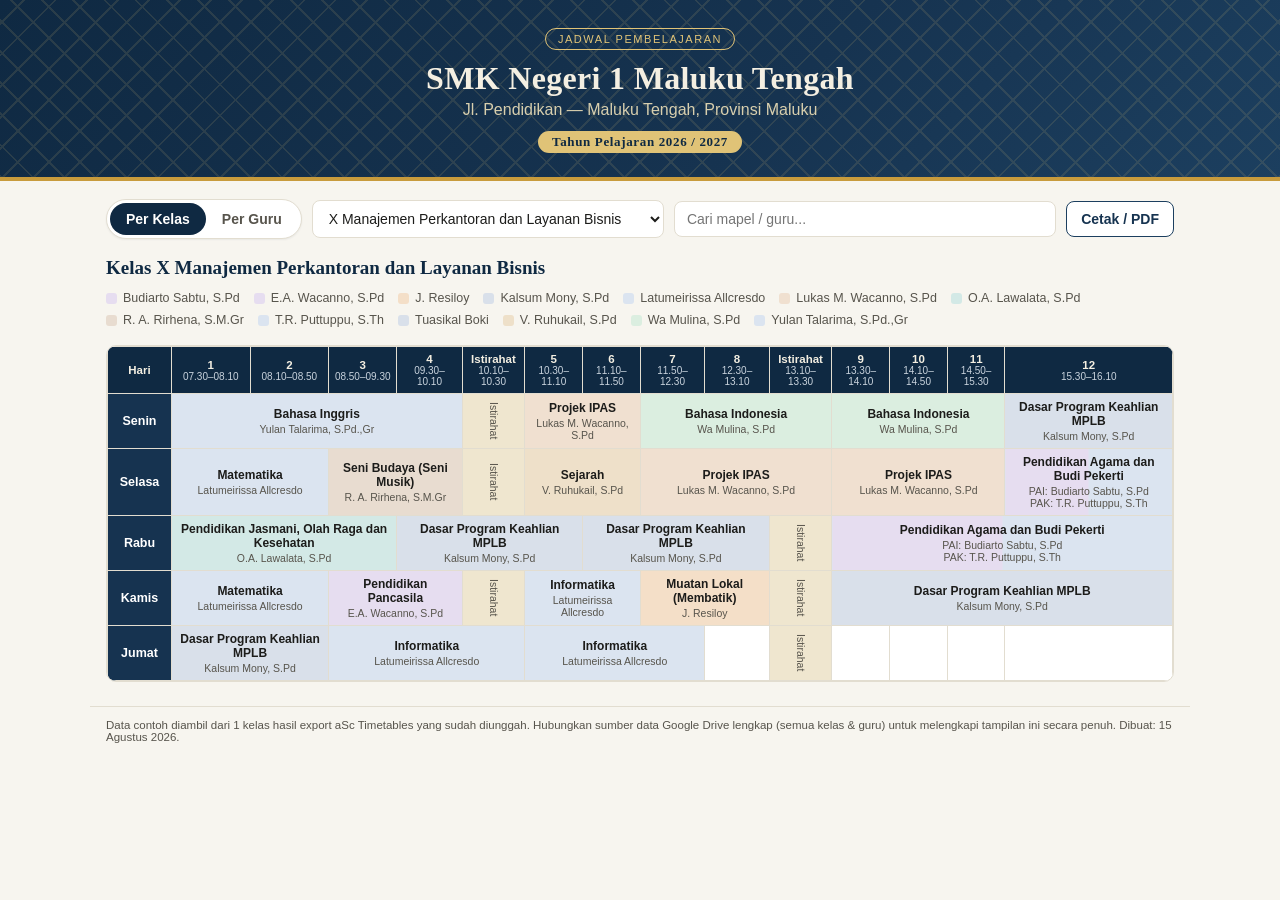
==== index.html @ dcc2cdb5 "Change greeting from 'Hello' to 'Goodbye'" ====
<!DOCTYPE html>
<html lang="id">
<head>
<meta charset="UTF-8">
<meta name="viewport" content="width=device-width, initial-scale=1.0">
<title>Jadwal Pembelajaran — SMK Negeri 1 Maluku Tengah</title>
<style>
  :root{
    --navy-900:#0f2942;
    --navy-800:#163350;
    --navy-700:#1c3f5f;
    --gold-500:#c89b3c;
    --gold-300:#e0c377;
    --paper:#f7f5ef;
    --paper-line:#e2ddd0;
    --ink:#1c1c1a;
    --ink-soft:#57544c;
    --break-bg:#efe6cf;
    --card-bg:#ffffff;
    --radius:10px;
  }
  *{box-sizing:border-box;}
  html,body{margin:0;padding:0;}
  body{
    background:var(--paper);
    color:var(--ink);
    font-family:-apple-system,BlinkMacSystemFont,"Segoe UI",Roboto,"Helvetica Neue",Arial,sans-serif;
    -webkit-font-smoothing:antialiased;
    padding-bottom:60px;
  }

  /* ---------- Letterhead ---------- */
  header.letterhead{
    background:linear-gradient(135deg,var(--navy-900),var(--navy-800) 60%,var(--navy-700));
    color:#f4efe2;
    padding:28px 20px 24px;
    position:relative;
    overflow:hidden;
    border-bottom:4px solid var(--gold-500);
  }
  header.letterhead::before{
    content:"";
    position:absolute;
    inset:0;
    opacity:.12;
    background-image:
      repeating-linear-gradient(45deg, var(--gold-300) 0 2px, transparent 2px 22px),
      repeating-linear-gradient(-45deg, var(--gold-300) 0 2px, transparent 2px 22px);
    pointer-events:none;
  }
  .letterhead-inner{position:relative;max-width:1100px;margin:0 auto;text-align:center;}
  .letterhead-badge{
    display:inline-block;
    font-size:11px;
    letter-spacing:.14em;
    text-transform:uppercase;
    border:1px solid var(--gold-300);
    color:var(--gold-300);
    padding:4px 12px;
    border-radius:999px;
    margin-bottom:10px;
  }
  h1.school-name{
    font-family:Georgia,"Times New Roman",serif;
    font-weight:700;
    font-size:clamp(20px,4.2vw,32px);
    margin:0 0 4px;
    letter-spacing:.01em;
  }
  .school-sub{
    font-size:clamp(13px,2.6vw,16px);
    color:#d8cfae;
    margin:0;
  }
  .ta-year{
    display:inline-block;
    margin-top:12px;
    font-family:Georgia,serif;
    font-size:13px;
    letter-spacing:.05em;
    color:var(--navy-900);
    background:var(--gold-300);
    padding:3px 14px;
    border-radius:999px;
    font-weight:700;
  }

  /* ---------- Controls ---------- */
  .controls{
    max-width:1100px;
    margin:18px auto 0;
    padding:0 16px;
    display:flex;
    flex-wrap:wrap;
    gap:10px;
    align-items:center;
  }
  .seg{
    display:flex;
    background:#fff;
    border:1px solid var(--paper-line);
    border-radius:999px;
    padding:3px;
    box-shadow:0 1px 2px rgba(15,41,66,.06);
  }
  .seg button{
    border:none;
    background:transparent;
    padding:8px 16px;
    font-size:14px;
    font-weight:600;
    color:var(--ink-soft);
    border-radius:999px;
    cursor:pointer;
    transition:.15s;
  }
  .seg button.active{
    background:var(--navy-900);
    color:#fff;
  }
  select, input[type="text"]{
    border:1px solid var(--paper-line);
    background:#fff;
    border-radius:8px;
    padding:9px 12px;
    font-size:14px;
    color:var(--ink);
    min-width:150px;
    flex:1 1 150px;
  }
  input[type="text"]{flex:1 1 180px;}
  .btn-ghost{
    border:1px solid var(--navy-700);
    background:#fff;
    color:var(--navy-800);
    border-radius:8px;
    padding:9px 14px;
    font-size:14px;
    font-weight:600;
    cursor:pointer;
  }
  .btn-ghost:hover{background:var(--navy-900);color:#fff;}

  main{max-width:1100px;margin:18px auto;padding:0 16px;}

  .panel-title{
    font-family:Georgia,serif;
    font-size:19px;
    margin:6px 0 12px;
    color:var(--navy-900);
  }

  /* ---------- Legend ---------- */
  #legend{
    display:flex;flex-wrap:wrap;gap:8px 14px;
    margin:10px 0 18px;
    font-size:12.5px;
    color:var(--ink-soft);
  }
  #legend .chip{display:flex;align-items:center;gap:6px;}
  #legend .swatch{width:11px;height:11px;border-radius:3px;display:inline-block;}

  /* ---------- Grid table (tablet/desktop) ---------- */
  .grid-wrap{overflow-x:auto;border:1px solid var(--paper-line);border-radius:var(--radius);background:#fff;}
  table.grid{border-collapse:collapse;width:100%;min-width:900px;font-size:12.5px;}
  table.grid th, table.grid td{
    border:1px solid var(--paper-line);
    padding:6px 5px;
    text-align:center;
    vertical-align:middle;
  }
  table.grid thead th{
    background:var(--navy-900);
    color:#f4efe2;
    font-weight:600;
    font-size:11.5px;
  }
  table.grid thead th .ptime{display:block;font-weight:400;font-size:10px;color:#c9d3dd;}
  table.grid td.daycell{
    background:var(--navy-800);
    color:#fff;
    font-weight:700;
    writing-mode:horizontal-tb;
    min-width:64px;
  }
  table.grid td.break{background:var(--break-bg);color:var(--ink-soft);font-size:10.5px;writing-mode:vertical-rl;text-orientation:mixed;}
  table.grid td.slot .subject{display:block;font-weight:700;font-size:12px;margin-bottom:2px;}
  table.grid td.slot .teacher{display:block;font-size:10.5px;color:var(--ink-soft);}
  table.grid td.slot{min-width:80px;}
  td.dim{opacity:.35;}
  td.hit{outline:2px solid var(--gold-500);outline-offset:-2px;}

  /* ---------- Mobile accordion ---------- */
  .day-card{
    background:var(--card-bg);
    border:1px solid var(--paper-line);
    border-radius:var(--radius);
    margin-bottom:10px;
    overflow:hidden;
  }
  .day-card > .day-head{
    width:100%;
    background:var(--navy-900);
    color:#f4efe2;
    border:none;
    padding:13px 16px;
    font-size:15px;
    font-weight:700;
    font-family:Georgia,serif;
    display:flex;
    justify-content:space-between;
    align-items:center;
    cursor:pointer;
  }
  .day-head .arrow{transition:transform .18s;}
  .day-card.open .day-head .arrow{transform:rotate(180deg);}
  .day-body{max-height:0;overflow:hidden;transition:max-height .22s ease;}
  .day-card.open .day-body{max-height:1400px;}
  .slot-row{
    display:flex;
    gap:10px;
    padding:10px 16px;
    border-top:1px solid var(--paper-line);
  }
  .slot-row.break{background:var(--break-bg);}
  .slot-time{
    flex:0 0 78px;
    font-size:11.5px;
    color:var(--ink-soft);
    padding-top:2px;
  }
  .slot-main .subject{font-weight:700;font-size:14px;}
  .slot-main .teacher{font-size:12.5px;color:var(--ink-soft);margin-top:2px;}
  .slot-main .dual{font-size:12px;color:var(--ink-soft);margin-top:2px;line-height:1.5;}
  .teacher-dot{display:inline-block;width:9px;height:9px;border-radius:50%;margin-right:6px;}

  /* Teacher view list */
  .tv-item{
    display:flex;gap:12px;
    background:#fff;border:1px solid var(--paper-line);
    border-radius:var(--radius);
    padding:12px 14px;margin-bottom:8px;
    align-items:center;
  }
  .tv-day{flex:0 0 74px;font-weight:700;color:var(--navy-900);font-size:13px;}
  .tv-time{flex:0 0 96px;font-size:12px;color:var(--ink-soft);}
  .tv-main .subject{font-weight:700;font-size:14px;}
  .tv-main .cls{font-size:12px;color:var(--ink-soft);}

  .empty-state{
    text-align:center;color:var(--ink-soft);
    padding:40px 20px;font-size:14px;
  }

  /* Grid vs list breakpoint */
  .grid-only{display:block;}
  .list-only{display:none;}
  @media (max-width:760px){
    .grid-only{display:none;}
    .list-only{display:block;}
  }

  footer.note{
    max-width:1100px;margin:24px auto 0;padding:0 16px;
    font-size:11.5px;color:var(--ink-soft);
    border-top:1px solid var(--paper-line);padding-top:12px;
  }

  @media print{
    .controls, #legend, .btn-ghost{display:none !important;}
    .list-only{display:none !important;}
    .grid-only{display:block !important;}
    body{background:#fff;}
    header.letterhead{background:var(--navy-900) !important;-webkit-print-color-adjust:exact;print-color-adjust:exact;}
  }
</style>
</head>
<body>

<header class="letterhead">
  <div class="letterhead-inner">
    <span class="letterhead-badge">Jadwal Pembelajaran</span>
    <h1 class="school-name">SMK Negeri 1 Maluku Tengah</h1>
    <p class="school-sub">Jl. Pendidikan — Maluku Tengah, Provinsi Maluku</p>
    <span class="ta-year">Tahun Pelajaran 2026 / 2027</span>
  </div>
</header>

<div class="controls">
  <div class="seg">
    <button id="tabKelas" class="active" onclick="setView('kelas')">Per Kelas</button>
    <button id="tabGuru" onclick="setView('guru')">Per Guru</button>
  </div>
  <select id="selKelas" onchange="render()"></select>
  <select id="selGuru" onchange="render()" style="display:none"></select>
  <input type="text" id="search" placeholder="Cari mapel / guru..." oninput="render()">
  <button class="btn-ghost" onclick="window.print()">Cetak / PDF</button>
</div>

<main>
  <h2 class="panel-title" id="panelTitle">Kelas X Manajemen Perkantoran dan Layanan Bisnis</h2>
  <div id="legend"></div>
  <div id="scheduleContainer"></div>
</main>

<footer class="note">
  Data contoh diambil dari 1 kelas hasil export aSc Timetables yang sudah diunggah. Hubungkan sumber data
  Google Drive lengkap (semua kelas &amp; guru) untuk melengkapi tampilan ini secara penuh.
  Dibuat: 15 Agustus 2026.
</footer>

<script>
/* ================== DATA ================== */
const PERIODS = [
  {id:1,label:'1',time:'07.30–08.10'},
  {id:2,label:'2',time:'08.10–08.50'},
  {id:3,label:'3',time:'08.50–09.30'},
  {id:4,label:'4',time:'09.30–10.10'},
  {id:'ist1',label:'Istirahat',time:'10.10–10.30',brk:true},
  {id:5,label:'5',time:'10.30–11.10'},
  {id:6,label:'6',time:'11.10–11.50'},
  {id:7,label:'7',time:'11.50–12.30'},
  {id:8,label:'8',time:'12.30–13.10'},
  {id:'ist2',label:'Istirahat',time:'13.10–13.30',brk:true},
  {id:9,label:'9',time:'13.30–14.10'},
  {id:10,label:'10',time:'14.10–14.50'},
  {id:11,label:'11',time:'14.50–15.30'},
  {id:12,label:'12',time:'15.30–16.10'}
];
const DAYS = ['Senin','Selasa','Rabu','Kamis','Jumat'];

// slot: {from, to, subject, teacher} OR {from, to, subject, dual:[{teacher,label}]}
const CLASSES = {
  "X Manajemen Perkantoran dan Layanan Bisnis": {
    Senin:[
      {from:1,to:4,subject:'Bahasa Inggris',teacher:'Yulan Talarima, S.Pd.,Gr'},
      {from:5,to:6,subject:'Projek IPAS',teacher:'Lukas M. Wacanno, S.Pd'},
      {from:7,to:9,subject:'Bahasa Indonesia',teacher:'Wa Mulina, S.Pd'},
      {from:10,to:12,subject:'Dasar Program Keahlian MPLB',teacher:'Kalsum Mony, S.Pd'}
    ],
    Selasa:[
      {from:1,to:2,subject:'Matematika',teacher:'Latumeirissa Allcresdo'},
      {from:3,to:4,subject:'Seni Budaya (Seni Musik)',teacher:'R. A. Rirhena, S.M.Gr'},
      {from:5,to:6,subject:'Sejarah',teacher:'V. Ruhukail, S.Pd'},
      {from:7,to:9,subject:'Projek IPAS',teacher:'Lukas M. Wacanno, S.Pd'},
      {from:10,to:11,subject:'Kokurikuler P5',teacher:'Tuasikal Boki'},
      {from:12,to:12,subject:'Pendidikan Agama dan Budi Pekerti',
        dual:[{label:'PAI',teacher:'Budiarto Sabtu, S.Pd'},{label:'PAK',teacher:'T.R. Puttuppu, S.Th'}]}
    ],
    Rabu:[
      {from:1,to:3,subject:'Pendidikan Jasmani, Olah Raga dan Kesehatan',teacher:'O.A. Lawalata, S.Pd'},
      {from:4,to:6,subject:'Dasar Program Keahlian MPLB',teacher:'Kalsum Mony, S.Pd'},
      {from:7,to:8,subject:'Bahasa Indonesia',teacher:'Wa Mulina, S.Pd'},
      {from:9,to:12,subject:'Pendidikan Agama dan Budi Pekerti',
        dual:[{label:'PAI',teacher:'Budiarto Sabtu, S.Pd'},{label:'PAK',teacher:'T.R. Puttuppu, S.Th'}]}
    ],
    Kamis:[
      {from:1,to:2,subject:'Matematika',teacher:'Latumeirissa Allcresdo'},
      {from:3,to:4,subject:'Pendidikan Pancasila',teacher:'E.A. Wacanno, S.Pd'},
      {from:5,to:6,subject:'Informatika',teacher:'Latumeirissa Allcresdo'},
      {from:7,to:8,subject:'Muatan Lokal (Membatik)',teacher:'J. Resiloy'},
      {from:9,to:12,subject:'Dasar Program Keahlian MPLB',teacher:'Kalsum Mony, S.Pd'}
    ],
    Jumat:[
      {from:1,to:2,subject:'Dasar Program Keahlian MPLB',teacher:'Kalsum Mony, S.Pd'},
      {from:3,to:5,subject:'Informatika',teacher:'Latumeirissa Allcresdo'}
    ]
  }
};

/* ================== COLOR ASSIGNMENT ================== */
const PALETTE = ['#d7e8dc','#f4dfc8','#dbe4f0','#f0d9df','#e6ddf0','#f5e6b8','#d3e9e6',
                  '#f0e0d0','#dce8f5','#e8dcd0','#f2d9e8','#d9e0ea','#eee0c9','#dbeee0'];
function hashStr(s){let h=0;for(let i=0;i<s.length;i++){h=(h*31+s.charCodeAt(i))>>>0;}return h;}
const teacherColorCache = {};
function colorFor(name){
  if(!teacherColorCache[name]) teacherColorCache[name] = PALETTE[hashStr(name)%PALETTE.length];
  return teacherColorCache[name];
}

/* ================== BUILD TEACHER LIST ================== */
function allTeachers(){
  const set = new Set();
  Object.values(CLASSES).forEach(days=>{
    Object.values(days).forEach(slots=>{
      slots.forEach(s=>{
        if(s.teacher) set.add(s.teacher);
        if(s.dual) s.dual.forEach(d=>set.add(d.teacher));
      });
    });
  });
  return Array.from(set).sort();
}

/* ================== STATE ================== */
let currentView = 'kelas';
function setView(v){
  currentView = v;
  document.getElementById('tabKelas').classList.toggle('active', v==='kelas');
  document.getElementById('tabGuru').classList.toggle('active', v==='guru');
  document.getElementById('selKelas').style.display = v==='kelas' ? '' : 'none';
  document.getElementById('selGuru').style.display = v==='guru' ? '' : 'none';
  render();
}

function initSelectors(){
  const selKelas = document.getElementById('selKelas');
  Object.keys(CLASSES).forEach(c=>{
    const o=document.createElement('option'); o.value=c; o.textContent=c; selKelas.appendChild(o);
  });
  const selGuru = document.getElementById('selGuru');
  allTeachers().forEach(t=>{
    const o=document.createElement('option'); o.value=t; o.textContent=t; selGuru.appendChild(o);
  });
}

function periodLookup(id){return PERIODS.find(p=>p.id===id);}

/* ================== RENDER: LEGEND ================== */
function renderLegend(names){
  const legend = document.getElementById('legend');
  legend.innerHTML = names.map(n=>
    `<span class="chip"><span class="swatch" style="background:${colorFor(n)}"></span>${n}</span>`
  ).join('');
}

/* ================== RENDER: KELAS - GRID ================== */
function renderClassGrid(className, query){
  const data = CLASSES[className];
  let html = '<div class="grid-wrap"><table class="grid"><thead><tr><th>Hari</th>';
  PERIODS.forEach(p=>{
    html += `<th>${p.label}<span class="ptime">${p.time}</span></th>`;
  });
  html += '</tr></thead><tbody>';

  DAYS.forEach(day=>{
    html += `<tr><td class="daycell">${day}</td>`;
    const slots = data[day] || [];
    let col = 0;
    while(col < PERIODS.length){
      const p = PERIODS[col];
      if(p.brk){ html += `<td class="break">Istirahat</td>`; col++; continue; }
      const slot = slots.find(s=>s.from<=p.id && p.id<=s.to);
      if(!slot){ html += `<td></td>`; col++; continue; }
      const span = slot.to - slot.from + 1;
      const matched = query && (slot.subject.toLowerCase().includes(query) ||
        (slot.teacher && slot.teacher.toLowerCase().includes(query)) ||
        (slot.dual && slot.dual.some(d=>d.teacher.toLowerCase().includes(query))));
      const cls = 'slot' + (query && !matched ? ' dim' : '') + (matched ? ' hit' : '');
      let bg = '#fff';
      let body = '';
      if(slot.dual){
        bg = 'linear-gradient(90deg,'+colorFor(slot.dual[0].teacher)+' 50%,'+colorFor(slot.dual[1].teacher)+' 50%)';
        body = `<span class="subject">${slot.subject}</span>` +
          slot.dual.map(d=>`<span class="teacher">${d.label}: ${d.teacher}</span>`).join('');
      } else {
        bg = colorFor(slot.teacher);
        body = `<span class="subject">${slot.subject}</span><span class="teacher">${slot.teacher}</span>`;
      }
      html += `<td class="${cls}" colspan="${span}" style="background:${bg}">${body}</td>`;
      col += span;
    }
    html += '</tr>';
  });
  html += '</tbody></table></div>';
  return html;
}

/* ================== RENDER: KELAS - MOBILE LIST ================== */
function renderClassList(className, query){
  const data = CLASSES[className];
  let html = '';
  DAYS.forEach((day, idx)=>{
    const slots = data[day] || [];
    html += `<div class="day-card ${idx===0?'open':''}">
      <button class="day-head" onclick="this.parentElement.classList.toggle('open')">
        ${day} <span class="arrow">▾</span>
      </button>
      <div class="day-body">`;
    PERIODS.forEach(p=>{
      if(p.brk){
        html += `<div class="slot-row break"><div class="slot-time">${p.time}</div>
          <div class="slot-main"><span class="subject">Istirahat</span></div></div>`;
        return;
      }
      const slot = slots.find(s=>s.from===p.id);
      if(!slot){
        const covered = slots.find(s=>s.from<p.id && p.id<=s.to);
        if(covered) return;
        html += `<div class="slot-row"><div class="slot-time">${p.time}</div>
          <div class="slot-main"><span class="teacher">—</span></div></div>`;
        return;
      }
      const pTo = periodLookup(slot.to);
      const timeRange = p.time.split('–')[0] + '–' + (pTo ? pTo.time.split('–')[1] : p.time.split('–')[1]);
      const matched = query && (slot.subject.toLowerCase().includes(query) ||
        (slot.teacher && slot.teacher.toLowerCase().includes(query)) ||
        (slot.dual && slot.dual.some(d=>d.teacher.toLowerCase().includes(query))));
      let main = '';
      if(slot.dual){
        main = `<span class="subject">${slot.subject}</span>` +
          slot.dual.map(d=>`<span class="dual"><span class="teacher-dot" style="background:${colorFor(d.teacher)}"></span>${d.label}: ${d.teacher}</span>`).join('');
      } else {
        main = `<span class="subject">${slot.subject}</span>
          <span class="teacher"><span class="teacher-dot" style="background:${colorFor(slot.teacher)}"></span>${slot.teacher}</span>`;
      }
      html += `<div class="slot-row" style="${matched?'background:#fbf3df':''}">
        <div class="slot-time">${timeRange}</div>
        <div class="slot-main">${main}</div>
      </div>`;
    });
    html += `</div></div>`;
  });
  return html;
}

/* ================== RENDER: GURU VIEW ================== */
function buildTeacherEntries(teacher){
  const entries = [];
  Object.entries(CLASSES).forEach(([className, days])=>{
    Object.entries(days).forEach(([day, slots])=>{
      slots.forEach(slot=>{
        let label = null;
        if(slot.teacher === teacher) label = null;
        else if(slot.dual){
          const hit = slot.dual.find(d=>d.teacher===teacher);
          if(hit) label = hit.label;
          else return;
        } else return;
        const pFrom = periodLookup(slot.from), pTo = periodLookup(slot.to);
        entries.push({
          day, className, subject: slot.subject, label,
          time: pFrom.time.split('–')[0] + '–' + pTo.time.split('–')[1],
          order: DAYS.indexOf(day)*100 + slot.from
        });
      });
    });
  });
  entries.sort((a,b)=>a.order-b.order);
  return entries;
}

function renderTeacherView(teacher, query){
  const entries = buildTeacherEntries(teacher);
  if(entries.length===0){
    return '<div class="empty-state">Belum ada data jam mengajar untuk guru ini pada data contoh yang tersedia.</div>';
  }
  let html = '';
  entries.forEach(e=>{
    const matched = query && e.subject.toLowerCase().includes(query);
    html += `<div class="tv-item" style="${matched?'outline:2px solid var(--gold-500)':''}">
      <div class="tv-day">${e.day}</div>
      <div class="tv-time">${e.time}</div>
      <div class="tv-main">
        <span class="subject">${e.subject}${e.label?' ('+e.label+')':''}</span>
        <div class="cls">${e.className}</div>
      </div>
    </div>`;
  });
  return html;
}

/* ================== MASTER RENDER ================== */
function render(){
  const query = document.getElementById('search').value.trim().toLowerCase();
  const container = document.getElementById('scheduleContainer');
  const title = document.getElementById('panelTitle');

  if(currentView === 'kelas'){
    const className = document.getElementById('selKelas').value || Object.keys(CLASSES)[0];
    title.textContent = 'Kelas ' + className;
    const names = new Set();
    Object.values(CLASSES[className]).forEach(slots=>slots.forEach(s=>{
      if(s.teacher) names.add(s.teacher);
      if(s.dual) s.dual.forEach(d=>names.add(d.teacher));
    }));
    renderLegend(Array.from(names).sort());
    container.innerHTML =
      `<div class="grid-only">${renderClassGrid(className, query)}</div>
       <div class="list-only">${renderClassList(className, query)}</div>`;
  } else {
    const teacher = document.getElementById('selGuru').value || allTeachers()[0];
    title.textContent = 'Guru: ' + teacher;
    renderLegend([teacher]);
    container.innerHTML = `<div>${renderTeacherView(teacher, query)}</div>`;
  }
}

/* ================== INIT ================== */
initSelectors();
render();
</script>
</body>
</html>
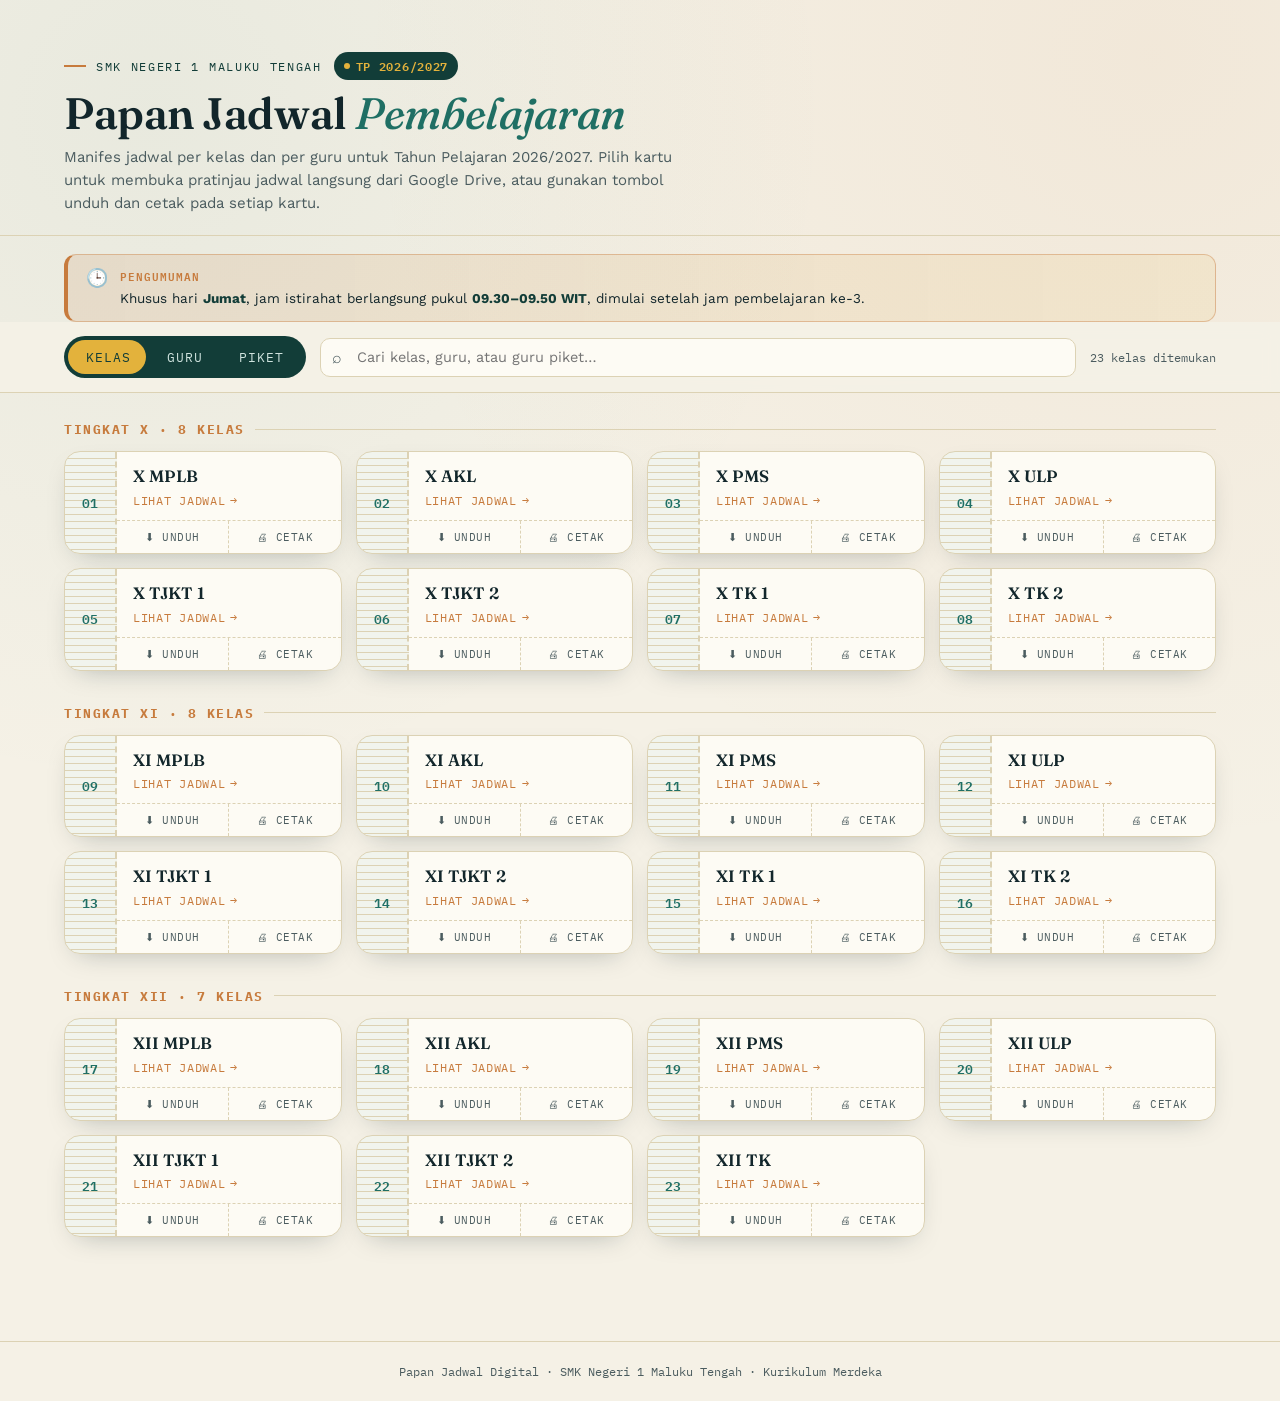
==== commit c1920f7e: "Update index.html" ====
--- a/index.html
+++ b/index.html
@@ -2,592 +2,785 @@
 <html lang="id">
 <head>
 <meta charset="UTF-8">
-<meta name="viewport" content="width=device-width, initial-scale=1.0">
-<title>Jadwal Pembelajaran — SMK Negeri 1 Maluku Tengah</title>
+<meta name="viewport" content="width=device-width, initial-scale=1.0, viewport-fit=cover">
+<title>Papan Jadwal — SMK Negeri 1 Maluku Tengah</title>
+<link rel="preconnect" href="https://fonts.googleapis.com">
+<link rel="preconnect" href="https://fonts.gstatic.com" crossorigin>
+<link href="https://fonts.googleapis.com/css2?family=Fraunces:opsz,wght@9..144,500;9..144,600;9..144,700&family=Work+Sans:wght@400;500;600;700&family=IBM+Plex+Mono:wght@500;600&display=swap" rel="stylesheet">
 <style>
   :root{
-    --navy-900:#0f2942;
-    --navy-800:#163350;
-    --navy-700:#1c3f5f;
-    --gold-500:#c89b3c;
-    --gold-300:#e0c377;
-    --paper:#f7f5ef;
-    --paper-line:#e2ddd0;
-    --ink:#1c1c1a;
-    --ink-soft:#57544c;
-    --break-bg:#efe6cf;
-    --card-bg:#ffffff;
-    --radius:10px;
+    --paper:#F5F1E6;
+    --card:#FDFBF4;
+    --ink:#12262B;
+    --ink-soft:#4B5C5F;
+    --teal:#1F6F64;
+    --teal-dark:#123D38;
+    --amber:#C77B3D;
+    --gold:#E3B23C;
+    --line:#DCD2B4;
+    --shadow: 0 10px 28px -14px rgba(18,38,43,.35);
+    --radius:16px;
   }
   *{box-sizing:border-box;}
-  html,body{margin:0;padding:0;}
+  html{scroll-behavior:smooth;}
   body{
+    margin:0;
     background:var(--paper);
+    background-image:
+      radial-gradient(circle at 12% 8%, rgba(31,111,100,.06), transparent 40%),
+      radial-gradient(circle at 90% 4%, rgba(199,123,61,.08), transparent 45%);
     color:var(--ink);
-    font-family:-apple-system,BlinkMacSystemFont,"Segoe UI",Roboto,"Helvetica Neue",Arial,sans-serif;
+    font-family:'Work Sans', system-ui, sans-serif;
     -webkit-font-smoothing:antialiased;
-    padding-bottom:60px;
-  }
-
-  /* ---------- Letterhead ---------- */
-  header.letterhead{
-    background:linear-gradient(135deg,var(--navy-900),var(--navy-800) 60%,var(--navy-700));
-    color:#f4efe2;
-    padding:28px 20px 24px;
-    position:relative;
-    overflow:hidden;
-    border-bottom:4px solid var(--gold-500);
-  }
-  header.letterhead::before{
-    content:"";
-    position:absolute;
-    inset:0;
-    opacity:.12;
-    background-image:
-      repeating-linear-gradient(45deg, var(--gold-300) 0 2px, transparent 2px 22px),
-      repeating-linear-gradient(-45deg, var(--gold-300) 0 2px, transparent 2px 22px);
-    pointer-events:none;
-  }
-  .letterhead-inner{position:relative;max-width:1100px;margin:0 auto;text-align:center;}
-  .letterhead-badge{
-    display:inline-block;
-    font-size:11px;
+    min-height:100vh;
+  }
+  a{color:inherit;}
+
+  /* ---------- Header ---------- */
+  header.top{
+    padding:clamp(28px,5vw,52px) clamp(18px,5vw,64px) 20px;
+    border-bottom:1px solid var(--line);
+  }
+  .eyebrow{
+    font-family:'IBM Plex Mono', monospace;
+    font-size:12px;
     letter-spacing:.14em;
     text-transform:uppercase;
-    border:1px solid var(--gold-300);
-    color:var(--gold-300);
-    padding:4px 12px;
+    color:var(--teal-dark);
+    display:flex;
+    align-items:center;
+    gap:10px;
+    margin-bottom:10px;
+  }
+  .eyebrow::before{
+    content:"";
+    width:22px;height:2px;background:var(--amber);
+    display:inline-block;
+  }
+  h1{
+    font-family:'Fraunces', serif;
+    font-weight:600;
+    font-size:clamp(28px,4.4vw,44px);
+    line-height:1.08;
+    margin:0 0 8px;
+    letter-spacing:-.01em;
+  }
+  h1 span{color:var(--teal);font-style:italic;font-weight:500;}
+  .sub{
+    color:var(--ink-soft);
+    font-size:15px;
+    max-width:640px;
+    line-height:1.55;
+    margin:0;
+  }
+  .year-badge{
+    font-family:'IBM Plex Mono', monospace;
+    font-size:11.5px; font-weight:600; letter-spacing:.06em;
+    background:var(--teal-dark); color:var(--gold);
+    padding:4px 10px; border-radius:999px;
+    display:inline-flex; align-items:center; gap:6px;
+    margin-left:2px;
+  }
+  .year-badge::before{content:"";width:6px;height:6px;border-radius:50%;background:var(--gold);}
+
+  /* ---------- Announcement ---------- */
+  .announce{
+    margin:18px clamp(18px,5vw,64px) 0;
+    background:linear-gradient(90deg, rgba(199,123,61,.14), rgba(227,178,60,.10));
+    border:1px solid rgba(199,123,61,.4);
+    border-left:4px solid var(--amber);
+    border-radius:12px;
+    padding:13px 18px;
+    display:flex;
+    align-items:flex-start;
+    gap:12px;
+  }
+  .announce .ico{
+    font-size:18px; line-height:1; flex-shrink:0; margin-top:1px;
+  }
+  .announce .txt{font-size:13.5px; line-height:1.55; color:var(--ink);}
+  .announce .txt strong{color:var(--teal-dark);}
+  .announce .tag{
+    font-family:'IBM Plex Mono', monospace;
+    font-size:10.5px; letter-spacing:.1em; text-transform:uppercase;
+    color:var(--amber); font-weight:600; display:block; margin-bottom:3px;
+  }
+
+  /* ---------- Controls (the "board") ---------- */
+  .board-controls{
+    position:sticky; top:0; z-index:20;
+    background:rgba(245,241,230,.92);
+    backdrop-filter:blur(8px);
+    border-bottom:1px solid var(--line);
+    padding:14px clamp(18px,5vw,64px);
+    display:flex; flex-wrap:wrap; gap:14px; align-items:center;
+  }
+  .tabs{
+    --n:3; --i:0;
+    position:relative;
+    display:inline-flex;
+    background:var(--teal-dark);
     border-radius:999px;
-    margin-bottom:10px;
-  }
-  h1.school-name{
-    font-family:Georgia,"Times New Roman",serif;
-    font-weight:700;
-    font-size:clamp(20px,4.2vw,32px);
-    margin:0 0 4px;
-    letter-spacing:.01em;
-  }
-  .school-sub{
-    font-size:clamp(13px,2.6vw,16px);
-    color:#d8cfae;
-    margin:0;
-  }
-  .ta-year{
-    display:inline-block;
-    margin-top:12px;
-    font-family:Georgia,serif;
+    padding:4px;
+    flex-shrink:0;
+  }
+  .tabs button{
+    position:relative; z-index:2;
+    border:0; background:transparent; cursor:pointer;
+    font-family:'IBM Plex Mono', monospace;
+    font-size:12.5px; letter-spacing:.08em; text-transform:uppercase;
+    color:#CFE3DE;
+    padding:9px 18px;
+    border-radius:999px;
+    transition:color .25s ease;
+  }
+  .tabs button.active{color:var(--teal-dark);}
+  .tabs .thumb{
+    position:absolute; top:4px; bottom:4px; left:4px;
+    width:calc((100% - 8px) / var(--n));
+    background:var(--gold);
+    border-radius:999px;
+    transition:transform .32s cubic-bezier(.65,0,.35,1);
+    z-index:1;
+    transform:translateX(calc(var(--i) * 100%));
+  }
+
+  .search-wrap{
+    flex:1 1 240px;
+    position:relative;
+    min-width:200px;
+  }
+  .search-wrap input{
+    width:100%;
+    font-family:'Work Sans', sans-serif;
+    font-size:14.5px;
+    padding:10px 14px 10px 36px;
+    border-radius:10px;
+    border:1px solid var(--line);
+    background:var(--card);
+    color:var(--ink);
+    outline:none;
+    transition:border-color .2s ease, box-shadow .2s ease;
+  }
+  .search-wrap input:focus{
+    border-color:var(--teal);
+    box-shadow:0 0 0 3px rgba(31,111,100,.15);
+  }
+  .search-wrap::before{
+    content:"⌕";
+    position:absolute; left:12px; top:50%; transform:translateY(-50%);
+    font-size:16px; color:var(--ink-soft);
+  }
+  .count{
+    font-family:'IBM Plex Mono', monospace;
+    font-size:12px; color:var(--ink-soft);
+    white-space:nowrap;
+  }
+
+  /* ---------- Main / grid ---------- */
+  main{padding:28px clamp(18px,5vw,64px) 70px;}
+  .tier{margin-bottom:34px;}
+  .tier h2{
+    font-family:'IBM Plex Mono', monospace;
+    font-size:12.5px; letter-spacing:.12em; text-transform:uppercase;
+    color:var(--amber);
+    display:flex; align-items:center; gap:10px;
+    margin:0 0 14px;
+  }
+  .tier h2::after{content:"";flex:1;height:1px;background:var(--line);}
+
+  .grid{
+    display:grid;
+    grid-template-columns:repeat(auto-fill, minmax(240px,1fr));
+    gap:14px;
+  }
+
+  .card{
+    display:flex;
+    background:var(--card);
+    border:1px solid var(--line);
+    border-radius:var(--radius);
+    overflow:hidden;
+    box-shadow:var(--shadow);
+    transition:transform .18s ease, border-color .18s ease;
+  }
+  .card:hover, .card:focus-within{
+    transform:translateY(-3px);
+    border-color:var(--amber);
+  }
+  .stub{
+    width:52px; flex-shrink:0;
+    background:repeating-linear-gradient(180deg, transparent 0 6px, var(--line) 6px 7px);
+    border-right:2px dashed var(--line);
+    display:flex; align-items:center; justify-content:center;
+    font-family:'IBM Plex Mono', monospace;
+    font-size:13px; font-weight:600;
+    color:var(--teal);
+    background-color:rgba(31,111,100,.05);
+  }
+  .card-main{
+    display:flex; flex-direction:column; flex:1; min-width:0;
+  }
+  .card-open{
+    all:unset;
+    box-sizing:border-box;
+    display:flex; flex-direction:column; gap:6px;
+    cursor:pointer;
+    padding:14px 16px 12px;
+    width:100%;
+  }
+  .card-name{
+    font-family:'Fraunces', serif;
+    font-weight:600;
+    font-size:16.5px;
+    line-height:1.25;
+    overflow-wrap:anywhere;
+  }
+  .card-cta{
+    margin-top:auto;
+    font-family:'IBM Plex Mono', monospace;
+    font-size:11.5px; letter-spacing:.06em; text-transform:uppercase;
+    color:var(--amber);
+    display:inline-flex; align-items:center; gap:5px;
+  }
+  .card-cta::after{content:"→"; transition:transform .18s ease;}
+  .card-open:hover .card-cta::after, .card-open:focus-visible .card-cta::after{transform:translateX(3px);}
+
+  .card-actions{
+    display:flex;
+    border-top:1px dashed var(--line);
+  }
+  .action-btn{
+    all:unset;
+    box-sizing:border-box;
+    flex:1;
+    cursor:pointer;
+    text-align:center;
+    font-family:'IBM Plex Mono', monospace;
+    font-size:10.5px; letter-spacing:.05em; text-transform:uppercase;
+    color:var(--ink-soft);
+    padding:9px 6px;
+    display:flex; align-items:center; justify-content:center; gap:5px;
+    transition:background .15s ease, color .15s ease;
+  }
+  .action-btn:not(:last-child){border-right:1px dashed var(--line);}
+  .action-btn:hover, .action-btn:focus-visible{background:rgba(31,111,100,.09); color:var(--teal);}
+  .action-btn[data-action="print"]:hover, .action-btn[data-action="print"]:focus-visible{
+    background:rgba(199,123,61,.10); color:var(--amber);
+  }
+
+  .empty{
+    grid-column:1/-1;
+    text-align:center;
+    padding:50px 20px;
+    color:var(--ink-soft);
+    font-family:'IBM Plex Mono', monospace;
     font-size:13px;
-    letter-spacing:.05em;
-    color:var(--navy-900);
-    background:var(--gold-300);
-    padding:3px 14px;
-    border-radius:999px;
-    font-weight:700;
-  }
-
-  /* ---------- Controls ---------- */
-  .controls{
-    max-width:1100px;
-    margin:18px auto 0;
-    padding:0 16px;
-    display:flex;
-    flex-wrap:wrap;
-    gap:10px;
-    align-items:center;
-  }
-  .seg{
-    display:flex;
-    background:#fff;
-    border:1px solid var(--paper-line);
-    border-radius:999px;
-    padding:3px;
-    box-shadow:0 1px 2px rgba(15,41,66,.06);
-  }
-  .seg button{
-    border:none;
-    background:transparent;
-    padding:8px 16px;
-    font-size:14px;
-    font-weight:600;
+  }
+
+  /* ---------- Piket live ---------- */
+  .piket-live{
+    display:flex; align-items:center; gap:14px; flex-wrap:wrap;
+    background:var(--card); border:1px solid var(--line); border-radius:14px;
+    padding:16px 20px; box-shadow:var(--shadow); margin-bottom:16px;
+  }
+  .live-dot{
+    width:11px; height:11px; border-radius:50%; flex-shrink:0;
+    background:#2FA84F;
+    animation:pulse 1.8s infinite;
+  }
+  .piket-live.off .live-dot{background:var(--ink-soft); animation:none;}
+  @keyframes pulse{
+    0%{box-shadow:0 0 0 0 rgba(47,168,79,.5);}
+    70%{box-shadow:0 0 0 9px rgba(47,168,79,0);}
+    100%{box-shadow:0 0 0 0 rgba(47,168,79,0);}
+  }
+  .live-text{display:flex; flex-direction:column; gap:2px;}
+  .live-tag{font-family:'Fraunces', serif; font-weight:600; font-size:16.5px;}
+  .live-sub{font-family:'IBM Plex Mono', monospace; font-size:12px; color:var(--ink-soft);}
+  .live-clock{
+    margin-left:auto;
+    font-family:'IBM Plex Mono', monospace; font-size:13px; font-weight:600;
+    color:var(--teal-dark); white-space:nowrap;
+  }
+  .piket-today-grid{
+    display:grid; grid-template-columns:repeat(auto-fill,minmax(220px,1fr)); gap:10px;
+  }
+  .piket-today-grid .chip{
+    display:flex; align-items:center; gap:10px;
+    background:var(--card); border:1px solid var(--line); border-radius:10px;
+    padding:10px 12px; font-size:13.5px; box-shadow:var(--shadow);
+  }
+  .piket-today-grid .chip .n{
+    font-family:'IBM Plex Mono', monospace; font-size:12px; font-weight:600;
+    width:22px; height:22px; border-radius:50%; background:var(--teal); color:#fff;
+    display:flex; align-items:center; justify-content:center; flex-shrink:0;
+  }
+
+  .week-wrap{display:flex; flex-direction:column; gap:10px;}
+  .day-block{
+    background:var(--card); border:1px solid var(--line); border-radius:12px; overflow:hidden;
+  }
+  .day-block.today{border-color:var(--gold); box-shadow:0 0 0 1px var(--gold) inset;}
+  .day-block summary{
+    cursor:pointer; list-style:none; padding:13px 16px;
+    display:flex; align-items:center; gap:10px;
+    font-family:'Fraunces', serif; font-weight:600; font-size:15.5px;
+  }
+  .day-block summary::-webkit-details-marker{display:none;}
+  .day-block summary::before{content:"▸"; color:var(--amber); font-size:13px; transition:transform .2s ease;}
+  .day-block[open] summary::before{transform:rotate(90deg);}
+  .today-tag{
+    font-family:'IBM Plex Mono', monospace; font-size:10px; letter-spacing:.06em; text-transform:uppercase;
+    background:var(--gold); color:var(--teal-dark); padding:2px 8px; border-radius:999px; font-weight:600;
+  }
+  .day-count{margin-left:auto; font-family:'IBM Plex Mono', monospace; font-size:11.5px; color:var(--ink-soft); font-weight:500;}
+  .piket-list{list-style:none; margin:0; padding:2px 16px 14px; display:flex; flex-direction:column;}
+  .piket-list li{display:flex; align-items:center; gap:10px; padding:7px 0; border-top:1px dashed var(--line); font-size:13.5px;}
+  .piket-list li:first-child{border-top:0;}
+  .piket-list .num{font-family:'IBM Plex Mono', monospace; font-size:11.5px; color:var(--teal); width:18px; flex-shrink:0;}
+
+  .job-wrap{display:flex; flex-direction:column;}
+  .job-item{padding:14px 0; border-top:1px dashed var(--line);}
+  .job-item:first-child{border-top:0;}
+  .job-waktu{
+    font-family:'IBM Plex Mono', monospace; font-size:11.5px; letter-spacing:.05em; text-transform:uppercase;
+    color:var(--amber); font-weight:600; display:block; margin-bottom:5px;
+  }
+  .job-tugas{margin:0; font-size:14px; line-height:1.6; color:var(--ink);}
+
+  /* ---------- Modal ---------- */
+  .overlay{
+    position:fixed; inset:0;
+    background:rgba(18,38,43,.62);
+    backdrop-filter:blur(3px);
+    display:flex; align-items:center; justify-content:center;
+    padding:18px;
+    z-index:100;
+    opacity:0; pointer-events:none;
+    transition:opacity .22s ease;
+  }
+  .overlay.open{opacity:1; pointer-events:auto;}
+  .modal{
+    background:var(--paper);
+    border-radius:18px;
+    width:min(880px, 100%);
+    max-height:90vh;
+    display:flex; flex-direction:column;
+    box-shadow:0 30px 60px -20px rgba(0,0,0,.5);
+    transform:translateY(14px) scale(.98);
+    transition:transform .22s ease;
+    overflow:hidden;
+  }
+  .overlay.open .modal{transform:translateY(0) scale(1);}
+  .modal-head{
+    padding:16px 20px;
+    display:flex; align-items:center; gap:12px;
+    border-bottom:1px solid var(--line);
+    background:var(--card);
+  }
+  .modal-head .badge{
+    font-family:'IBM Plex Mono', monospace;
+    font-size:12px; font-weight:600;
+    background:var(--teal); color:#fff;
+    padding:4px 9px; border-radius:6px; flex-shrink:0;
+  }
+  .modal-head h3{
+    font-family:'Fraunces', serif; font-weight:600;
+    font-size:18px; margin:0; flex:1; min-width:0;
+    overflow:hidden; text-overflow:ellipsis; white-space:nowrap;
+  }
+  .icon-btn{
+    border:1px solid var(--line); background:var(--card);
+    width:32px; height:32px; border-radius:8px;
+    display:flex; align-items:center; justify-content:center;
+    cursor:pointer; font-size:16px; color:var(--ink);
+    flex-shrink:0;
+  }
+  .icon-btn:hover{border-color:var(--amber); color:var(--amber);}
+  .modal-frame{flex:1; min-height:0; background:#0000;}
+  .modal-frame iframe{width:100%; height:100%; border:0; display:block; min-height:50vh;}
+  .modal-foot{
+    padding:12px 20px;
+    border-top:1px solid var(--line);
+    background:var(--card);
+    display:flex; justify-content:flex-end; gap:10px;
+    font-size:13px;
+  }
+  .modal-foot button{
+    all:unset;
+    box-sizing:border-box;
+    font-family:'IBM Plex Mono', monospace;
+    font-size:12px; letter-spacing:.05em; text-transform:uppercase;
+    color:var(--teal-dark); cursor:pointer;
+    padding:8px 16px; border-radius:8px; border:1px solid var(--teal);
+    display:inline-flex; align-items:center; gap:6px;
+    transition:background .18s ease, color .18s ease;
+  }
+  .modal-foot button:hover, .modal-foot button:focus-visible{background:var(--teal); color:#fff;}
+  .modal-foot button[data-action="print"]{border-color:var(--amber); color:var(--amber);}
+  .modal-foot button[data-action="print"]:hover, .modal-foot button[data-action="print"]:focus-visible{background:var(--amber); color:#fff;}
+
+  footer{
+    text-align:center;
+    padding:22px;
+    font-size:12px;
     color:var(--ink-soft);
-    border-radius:999px;
-    cursor:pointer;
-    transition:.15s;
-  }
-  .seg button.active{
-    background:var(--navy-900);
-    color:#fff;
-  }
-  select, input[type="text"]{
-    border:1px solid var(--paper-line);
-    background:#fff;
-    border-radius:8px;
-    padding:9px 12px;
-    font-size:14px;
-    color:var(--ink);
-    min-width:150px;
-    flex:1 1 150px;
-  }
-  input[type="text"]{flex:1 1 180px;}
-  .btn-ghost{
-    border:1px solid var(--navy-700);
-    background:#fff;
-    color:var(--navy-800);
-    border-radius:8px;
-    padding:9px 14px;
-    font-size:14px;
-    font-weight:600;
-    cursor:pointer;
-  }
-  .btn-ghost:hover{background:var(--navy-900);color:#fff;}
-
-  main{max-width:1100px;margin:18px auto;padding:0 16px;}
-
-  .panel-title{
-    font-family:Georgia,serif;
-    font-size:19px;
-    margin:6px 0 12px;
-    color:var(--navy-900);
-  }
-
-  /* ---------- Legend ---------- */
-  #legend{
-    display:flex;flex-wrap:wrap;gap:8px 14px;
-    margin:10px 0 18px;
-    font-size:12.5px;
-    color:var(--ink-soft);
-  }
-  #legend .chip{display:flex;align-items:center;gap:6px;}
-  #legend .swatch{width:11px;height:11px;border-radius:3px;display:inline-block;}
-
-  /* ---------- Grid table (tablet/desktop) ---------- */
-  .grid-wrap{overflow-x:auto;border:1px solid var(--paper-line);border-radius:var(--radius);background:#fff;}
-  table.grid{border-collapse:collapse;width:100%;min-width:900px;font-size:12.5px;}
-  table.grid th, table.grid td{
-    border:1px solid var(--paper-line);
-    padding:6px 5px;
-    text-align:center;
-    vertical-align:middle;
-  }
-  table.grid thead th{
-    background:var(--navy-900);
-    color:#f4efe2;
-    font-weight:600;
-    font-size:11.5px;
-  }
-  table.grid thead th .ptime{display:block;font-weight:400;font-size:10px;color:#c9d3dd;}
-  table.grid td.daycell{
-    background:var(--navy-800);
-    color:#fff;
-    font-weight:700;
-    writing-mode:horizontal-tb;
-    min-width:64px;
-  }
-  table.grid td.break{background:var(--break-bg);color:var(--ink-soft);font-size:10.5px;writing-mode:vertical-rl;text-orientation:mixed;}
-  table.grid td.slot .subject{display:block;font-weight:700;font-size:12px;margin-bottom:2px;}
-  table.grid td.slot .teacher{display:block;font-size:10.5px;color:var(--ink-soft);}
-  table.grid td.slot{min-width:80px;}
-  td.dim{opacity:.35;}
-  td.hit{outline:2px solid var(--gold-500);outline-offset:-2px;}
-
-  /* ---------- Mobile accordion ---------- */
-  .day-card{
-    background:var(--card-bg);
-    border:1px solid var(--paper-line);
-    border-radius:var(--radius);
-    margin-bottom:10px;
-    overflow:hidden;
-  }
-  .day-card > .day-head{
-    width:100%;
-    background:var(--navy-900);
-    color:#f4efe2;
-    border:none;
-    padding:13px 16px;
-    font-size:15px;
-    font-weight:700;
-    font-family:Georgia,serif;
-    display:flex;
-    justify-content:space-between;
-    align-items:center;
-    cursor:pointer;
-  }
-  .day-head .arrow{transition:transform .18s;}
-  .day-card.open .day-head .arrow{transform:rotate(180deg);}
-  .day-body{max-height:0;overflow:hidden;transition:max-height .22s ease;}
-  .day-card.open .day-body{max-height:1400px;}
-  .slot-row{
-    display:flex;
-    gap:10px;
-    padding:10px 16px;
-    border-top:1px solid var(--paper-line);
-  }
-  .slot-row.break{background:var(--break-bg);}
-  .slot-time{
-    flex:0 0 78px;
-    font-size:11.5px;
-    color:var(--ink-soft);
-    padding-top:2px;
-  }
-  .slot-main .subject{font-weight:700;font-size:14px;}
-  .slot-main .teacher{font-size:12.5px;color:var(--ink-soft);margin-top:2px;}
-  .slot-main .dual{font-size:12px;color:var(--ink-soft);margin-top:2px;line-height:1.5;}
-  .teacher-dot{display:inline-block;width:9px;height:9px;border-radius:50%;margin-right:6px;}
-
-  /* Teacher view list */
-  .tv-item{
-    display:flex;gap:12px;
-    background:#fff;border:1px solid var(--paper-line);
-    border-radius:var(--radius);
-    padding:12px 14px;margin-bottom:8px;
-    align-items:center;
-  }
-  .tv-day{flex:0 0 74px;font-weight:700;color:var(--navy-900);font-size:13px;}
-  .tv-time{flex:0 0 96px;font-size:12px;color:var(--ink-soft);}
-  .tv-main .subject{font-weight:700;font-size:14px;}
-  .tv-main .cls{font-size:12px;color:var(--ink-soft);}
-
-  .empty-state{
-    text-align:center;color:var(--ink-soft);
-    padding:40px 20px;font-size:14px;
-  }
-
-  /* Grid vs list breakpoint */
-  .grid-only{display:block;}
-  .list-only{display:none;}
-  @media (max-width:760px){
-    .grid-only{display:none;}
-    .list-only{display:block;}
-  }
-
-  footer.note{
-    max-width:1100px;margin:24px auto 0;padding:0 16px;
-    font-size:11.5px;color:var(--ink-soft);
-    border-top:1px solid var(--paper-line);padding-top:12px;
-  }
-
-  @media print{
-    .controls, #legend, .btn-ghost{display:none !important;}
-    .list-only{display:none !important;}
-    .grid-only{display:block !important;}
-    body{background:#fff;}
-    header.letterhead{background:var(--navy-900) !important;-webkit-print-color-adjust:exact;print-color-adjust:exact;}
+    font-family:'IBM Plex Mono', monospace;
+    border-top:1px solid var(--line);
+  }
+
+  @media (max-width:520px){
+    .board-controls{gap:10px;}
+    .tabs button{padding:8px 14px; font-size:11.5px;}
+    .card-name{font-size:15.5px;}
+  }
+  @media (prefers-reduced-motion: reduce){
+    *{transition:none !important; scroll-behavior:auto !important; animation:none !important;}
   }
 </style>
 </head>
 <body>
 
-<header class="letterhead">
-  <div class="letterhead-inner">
-    <span class="letterhead-badge">Jadwal Pembelajaran</span>
-    <h1 class="school-name">SMK Negeri 1 Maluku Tengah</h1>
-    <p class="school-sub">Jl. Pendidikan — Maluku Tengah, Provinsi Maluku</p>
-    <span class="ta-year">Tahun Pelajaran 2026 / 2027</span>
+<header class="top">
+  <div class="eyebrow">SMK Negeri 1 Maluku Tengah <span class="year-badge">TP 2026/2027</span></div>
+  <h1>Papan Jadwal <span>Pembelajaran</span></h1>
+  <p class="sub">Manifes jadwal per kelas dan per guru untuk Tahun Pelajaran 2026/2027. Pilih kartu untuk membuka pratinjau jadwal langsung dari Google Drive, atau gunakan tombol unduh dan cetak pada setiap kartu.</p>
+</header>
+
+<div class="announce">
+  <span class="ico">🕒</span>
+  <span class="txt">
+    <span class="tag">Pengumuman</span>
+    Khusus hari <strong>Jumat</strong>, jam istirahat berlangsung pukul <strong>09.30–09.50 WIT</strong>, dimulai setelah jam pembelajaran ke-3.
+  </span>
+</div>
+
+<div class="board-controls">
+  <div class="tabs" id="tabs">
+    <button type="button" class="active" data-tab="kelas">Kelas</button>
+    <button type="button" data-tab="guru">Guru</button>
+    <button type="button" data-tab="piket">Piket</button>
+    <span class="thumb"></span>
   </div>
-</header>
-
-<div class="controls">
-  <div class="seg">
-    <button id="tabKelas" class="active" onclick="setView('kelas')">Per Kelas</button>
-    <button id="tabGuru" onclick="setView('guru')">Per Guru</button>
+  <div class="search-wrap">
+    <input type="text" id="searchInput" placeholder="Cari kelas, guru, atau guru piket…" autocomplete="off">
   </div>
-  <select id="selKelas" onchange="render()"></select>
-  <select id="selGuru" onchange="render()" style="display:none"></select>
-  <input type="text" id="search" placeholder="Cari mapel / guru..." oninput="render()">
-  <button class="btn-ghost" onclick="window.print()">Cetak / PDF</button>
+  <div class="count" id="countLabel"></div>
 </div>
 
-<main>
-  <h2 class="panel-title" id="panelTitle">Kelas X Manajemen Perkantoran dan Layanan Bisnis</h2>
-  <div id="legend"></div>
-  <div id="scheduleContainer"></div>
-</main>
-
-<footer class="note">
-  Data contoh diambil dari 1 kelas hasil export aSc Timetables yang sudah diunggah. Hubungkan sumber data
-  Google Drive lengkap (semua kelas &amp; guru) untuk melengkapi tampilan ini secara penuh.
-  Dibuat: 15 Agustus 2026.
-</footer>
+<main id="main"></main>
+
+<footer>Papan Jadwal Digital · SMK Negeri 1 Maluku Tengah · Kurikulum Merdeka</footer>
+
+<div class="overlay" id="overlay">
+  <div class="modal" role="dialog" aria-modal="true" aria-labelledby="modalTitle">
+    <div class="modal-head">
+      <span class="badge" id="modalBadge">—</span>
+      <h3 id="modalTitle">Jadwal</h3>
+      <button class="icon-btn" id="closeModal" aria-label="Tutup">✕</button>
+    </div>
+    <div class="modal-frame">
+      <iframe id="modalFrame" src="" title="Pratinjau jadwal" allow="autoplay" loading="lazy"></iframe>
+    </div>
+    <div class="modal-foot">
+      <button type="button" id="modalDownload" data-action="download">⬇ Unduh</button>
+      <button type="button" id="modalPrint" data-action="print">🖨 Cetak</button>
+    </div>
+  </div>
+</div>
 
 <script>
-/* ================== DATA ================== */
-const PERIODS = [
-  {id:1,label:'1',time:'07.30–08.10'},
-  {id:2,label:'2',time:'08.10–08.50'},
-  {id:3,label:'3',time:'08.50–09.30'},
-  {id:4,label:'4',time:'09.30–10.10'},
-  {id:'ist1',label:'Istirahat',time:'10.10–10.30',brk:true},
-  {id:5,label:'5',time:'10.30–11.10'},
-  {id:6,label:'6',time:'11.10–11.50'},
-  {id:7,label:'7',time:'11.50–12.30'},
-  {id:8,label:'8',time:'12.30–13.10'},
-  {id:'ist2',label:'Istirahat',time:'13.10–13.30',brk:true},
-  {id:9,label:'9',time:'13.30–14.10'},
-  {id:10,label:'10',time:'14.10–14.50'},
-  {id:11,label:'11',time:'14.50–15.30'},
-  {id:12,label:'12',time:'15.30–16.10'}
+/* ---------------- Data ---------------- */
+const KELAS = [
+  {no:1,  tingkat:"X",   nama:"X MPLB",     id:"1ZAn_XQP_t4Z1Jkw9qJiaalQ9DhmmGTd5"},
+  {no:2,  tingkat:"X",   nama:"X AKL",      id:"1WGl4JaZnfHl_FGZgEkGFYz9Ewh6Ce6lg"},
+  {no:3,  tingkat:"X",   nama:"X PMS",      id:"1A04OCf4mfr5avifZHN-Z809ZjyGhDN6e"},
+  {no:4,  tingkat:"X",   nama:"X ULP",      id:"1pBxzZ_-jsQ7Wxt_liTzjZuqRK1aY7Cc2"},
+  {no:5,  tingkat:"X",   nama:"X TJKT 1",   id:"1hOGI8wne8t1tGBRbID8vmkzU2bpN57_w"},
+  {no:6,  tingkat:"X",   nama:"X TJKT 2",   id:"1OWlAeQiilkN_GPbQ3aJhTfURh72r3nxe"},
+  {no:7,  tingkat:"X",   nama:"X TK 1",     id:"1PA9q_3EELJjLrn1nGnSudYYNT2l1Qsij"},
+  {no:8,  tingkat:"X",   nama:"X TK 2",     id:"1zrZb9K9TK9-aZz8Mfvz1c02GgrudtEda"},
+  {no:9,  tingkat:"XI",  nama:"XI MPLB",    id:"1GqifdSS-e59otVsUrvteRAdjuE9qDRlB"},
+  {no:10, tingkat:"XI",  nama:"XI AKL",     id:"1XAPYzxRK2IRKjZ6W0xCUpku7eZ9s4ZmE"},
+  {no:11, tingkat:"XI",  nama:"XI PMS",     id:"1jb6EgptiRyU7v7NVukwfQ1lk3_0w3WtY"},
+  {no:12, tingkat:"XI",  nama:"XI ULP",     id:"1Pqm_OjuOtD-Tplwq9NN914S-bO_5Af4I"},
+  {no:13, tingkat:"XI",  nama:"XI TJKT 1",  id:"1htODykohCiGHA07GOIZFTHYu5htAF6G0"},
+  {no:14, tingkat:"XI",  nama:"XI TJKT 2",  id:"1o8j2V8LwrgKzbPYJnqWwV8H6DkNhB83N"},
+  {no:15, tingkat:"XI",  nama:"XI TK 1",    id:"1UeOh5RoMvB9uo5K3TWa5xD6xWcC4fRet"},
+  {no:16, tingkat:"XI",  nama:"XI TK 2",    id:"1HoLWIc-J-UtWbAJVhT_h6yuh9VtGcNR_"},
+  {no:17, tingkat:"XII", nama:"XII MPLB",   id:"1KiPINjngJ6L6b-SkYhcFG7FVUFKTe0Bb"},
+  {no:18, tingkat:"XII", nama:"XII AKL",    id:"1S3wSCS7S5JX4yAzlhdvXfSV5OPChMkNX"},
+  {no:19, tingkat:"XII", nama:"XII PMS",    id:"1yoy8jjFRqsDPoaPzbLZCnRWxlV3KKgpZ"},
+  {no:20, tingkat:"XII", nama:"XII ULP",    id:"1g4QTEsS7GLJe90p-2YAEIa73jymBi0xI"},
+  {no:21, tingkat:"XII", nama:"XII TJKT 1", id:"1dziGqg4Jv9Vrdls2SQcb75kSBvyWmpKz"},
+  {no:22, tingkat:"XII", nama:"XII TJKT 2", id:"188ITxq_oqI-KME35CiXk6SSZaDaVJkP9"},
+  {no:23, tingkat:"XII", nama:"XII TK",     id:"143c4g0YGNUFP_VoT35bAqzQ86yRczQYA"}
 ];
-const DAYS = ['Senin','Selasa','Rabu','Kamis','Jumat'];
-
-// slot: {from, to, subject, teacher} OR {from, to, subject, dual:[{teacher,label}]}
-const CLASSES = {
-  "X Manajemen Perkantoran dan Layanan Bisnis": {
-    Senin:[
-      {from:1,to:4,subject:'Bahasa Inggris',teacher:'Yulan Talarima, S.Pd.,Gr'},
-      {from:5,to:6,subject:'Projek IPAS',teacher:'Lukas M. Wacanno, S.Pd'},
-      {from:7,to:9,subject:'Bahasa Indonesia',teacher:'Wa Mulina, S.Pd'},
-      {from:10,to:12,subject:'Dasar Program Keahlian MPLB',teacher:'Kalsum Mony, S.Pd'}
-    ],
-    Selasa:[
-      {from:1,to:2,subject:'Matematika',teacher:'Latumeirissa Allcresdo'},
-      {from:3,to:4,subject:'Seni Budaya (Seni Musik)',teacher:'R. A. Rirhena, S.M.Gr'},
-      {from:5,to:6,subject:'Sejarah',teacher:'V. Ruhukail, S.Pd'},
-      {from:7,to:9,subject:'Projek IPAS',teacher:'Lukas M. Wacanno, S.Pd'},
-      {from:10,to:11,subject:'Kokurikuler P5',teacher:'Tuasikal Boki'},
-      {from:12,to:12,subject:'Pendidikan Agama dan Budi Pekerti',
-        dual:[{label:'PAI',teacher:'Budiarto Sabtu, S.Pd'},{label:'PAK',teacher:'T.R. Puttuppu, S.Th'}]}
-    ],
-    Rabu:[
-      {from:1,to:3,subject:'Pendidikan Jasmani, Olah Raga dan Kesehatan',teacher:'O.A. Lawalata, S.Pd'},
-      {from:4,to:6,subject:'Dasar Program Keahlian MPLB',teacher:'Kalsum Mony, S.Pd'},
-      {from:7,to:8,subject:'Bahasa Indonesia',teacher:'Wa Mulina, S.Pd'},
-      {from:9,to:12,subject:'Pendidikan Agama dan Budi Pekerti',
-        dual:[{label:'PAI',teacher:'Budiarto Sabtu, S.Pd'},{label:'PAK',teacher:'T.R. Puttuppu, S.Th'}]}
-    ],
-    Kamis:[
-      {from:1,to:2,subject:'Matematika',teacher:'Latumeirissa Allcresdo'},
-      {from:3,to:4,subject:'Pendidikan Pancasila',teacher:'E.A. Wacanno, S.Pd'},
-      {from:5,to:6,subject:'Informatika',teacher:'Latumeirissa Allcresdo'},
-      {from:7,to:8,subject:'Muatan Lokal (Membatik)',teacher:'J. Resiloy'},
-      {from:9,to:12,subject:'Dasar Program Keahlian MPLB',teacher:'Kalsum Mony, S.Pd'}
-    ],
-    Jumat:[
-      {from:1,to:2,subject:'Dasar Program Keahlian MPLB',teacher:'Kalsum Mony, S.Pd'},
-      {from:3,to:5,subject:'Informatika',teacher:'Latumeirissa Allcresdo'}
-    ]
-  }
+
+const GURU = [
+  {no:1,  nama:"A. Bahy, S.Pd., M.Pd",                    id:"1re273Spnhl_Vmh9XqKEjNp10dEqAuoqC"},
+  {no:2,  nama:"E.A. Wacanno, S.Pd",                       id:"1fCEM9QMGv593Ei1U698Uls-C5BmxLkEM"},
+  {no:3,  nama:"O.A. Lawalata, S.Pd",                      id:"1Fb88MAdimwyArE8ReNiTgN2E_k6Ju9q2"},
+  {no:4,  nama:"A. Leuwol, S.Pd",                          id:"1rsx-gSXEsnCaQR-JYvJhNaH-VVBkUXUL"},
+  {no:5,  nama:"B.W. Tanamal, S.Pd",                       id:"1qsUINVr8xCGZcr-e-xY_dn2g_B6dCzUr"},
+  {no:6,  nama:"T.M.A. Kappuw, S.Pd",                      id:"1LKe5awdIsaWm72Y9vCDraOQBC8fKylR4"},
+  {no:7,  nama:"R. Lewenussa, S.Pd",                       id:"1t2U6Uw-ovY5nByQ9c85jAhT-JBMxM_c7"},
+  {no:8,  nama:"Yulan Talarima, S.Pd., Gr",                id:"1CqFb7im_oj9OeHaz6PphaHAzsax6pB5R"},
+  {no:9,  nama:"S. Singadji, S.Kom",                       id:"1Kxi0gX31Vc9WXGybSHWyIwq0T78gmRVD"},
+  {no:10, nama:"N. Ch. Elias, S.Pd., M.Pd",                id:"1etzZokxpX6zLBXA9tYG9ACLl2BYYE_kP"},
+  {no:11, nama:"A. Dj. Tuasikal, S.Pd., M.Si",             id:"1takJmWGj6BlQ-6hIpqW-H-YsyjrCDhHN"},
+  {no:12, nama:"D. Simaela, S.Pd",                         id:"1JpPT-BSgRRy37xWVhnL1IlftTplVYF2d"},
+  {no:13, nama:"R. Nilapantjuran, S.Pd",                   id:"142ypWRJTZ-5NuLvK7obTAFQUGVs1P_w7"},
+  {no:14, nama:"R. E. Ruhukail, S.Pd., M.Pd",              id:"1EOQOLd9X8B5fYW1I2NqJ4wHrnvbKRNda"},
+  {no:15, nama:"T.S. Polnaya, S.Th",                       id:"1hhSRoEsR22-9iLqBSxHkoyPoskjo61j6"},
+  {no:16, nama:"Djumiaty, S.PdI",                          id:"18WLiy3pwkVb_yuwJfUBFDGb_uWM0e0oI"},
+  {no:17, nama:"F.L. Pelletimu, S.Th",                     id:"1IYyGlzvFLCAucQTGWMR06ni5FMZEBkwF"},
+  {no:18, nama:"V. Ruhukail, S.Pd",                        id:"1FX0NLuK3h3PG4-acYeanN0TMg10FjheX"},
+  {no:19, nama:"Dahasian, S.Pd., Gr",                      id:"1rLnLLWWpW2Qwjr_dDlQK-O9junAI1UKk"},
+  {no:20, nama:"H. Salampessy, SE",                        id:"10bEM5veAL7T7KI_JAJlwUWDWQMKYC1YO"},
+  {no:21, nama:"H.S. Kapressy, S.Pd., M.Pd",               id:"1o0wSVq41xpOe5ti5laxkpEoXVbik0HHD"},
+  {no:22, nama:"M. Kunu, S.Pd",                            id:"1Ynjh2dHN_wB7i9lN12lyacCVzUGHXXC7"},
+  {no:23, nama:"Dani Iswanti, S.Sos",                      id:"1Gez2mdFdJGjEWPZyYCjsCm1tVC8Jqf9w"},
+  {no:24, nama:"A. A.W.J. Soplantila, S.Tr.Par",           id:"1tq4JaOBR1eVVCyLHhB9DuGAZhdNOeUxs"},
+  {no:25, nama:"Daud Ali Pakan, S.Pd",                     id:"1t8eTRCRnVq4RSesMTBWvL-JJZXvuoB5z"},
+  {no:26, nama:"Marwana Nurdin, SST",                      id:"12wffpX3ldy7Zb5xI2LkKsUx6UiL7SXFM"},
+  {no:27, nama:"Kalsum Mony, S.Pd",                        id:"1vddVaqmg2n3TwKaR9dldy94SkaDOiqD6"},
+  {no:28, nama:"Abdul Manan Payapo, S.T",                  id:"1Bb5kqY3o9F22Zq6Qc9M_NFSo4EN7nOyA"},
+  {no:29, nama:"R. A. Ririhena, SM.Gr",                    id:"1fNFy5tqhogUl89qgkIavGIUE6x8mYIdz"},
+  {no:30, nama:"Latumeirissa Allcresdo",                   id:"1_HgLT4CD4l7HL-RPzABI1l7hpTx87qE8"},
+  {no:31, nama:"M. Siwabessy, S.Tr.Par",                   id:"1YEqszZvjODimXHgNyokKSZLJeQEoq9eU"},
+  {no:32, nama:"E. Tamaela, A.Md",                         id:"1SElKRZH-bhyhGN6KuqFItXGVxVOb5eO4"},
+  {no:33, nama:"Wa Mulina, S.Pd",                          id:"1Xwwly3QCNHiHewvCJEeOvQG0y2TBpN2s"},
+  {no:34, nama:"Tuasikal Boki",                            id:"1L3ln_rnetTJ0Mq8fBFcKSYgnGCDqFWo3"},
+  {no:35, nama:"Papuangan Syamsudin, A.Md",                id:"1iQdaujCVaoU8a2r-HvUC6YKM6hTFmKD6"},
+  {no:36, nama:"Diwanti Wally, A.Md",                      id:"1qyi9m27qDVEofZpuAHatmYZEeIpshqF1"},
+  {no:37, nama:"J. Resiloy",                               id:"1xzFcw2siUpXlWG8V2U6PScr45xIVIY8A"},
+  {no:38, nama:"Lukas M. Wacanno, S.Pd",                   id:"1I_ujDqb7-Zwk3QU-uwkUbCBSNVoUp49k"},
+  {no:39, nama:"Mani Jamaludin, S.Kom",                    id:"1-6VJ70E-XGppAymogOnI4Klyv-4bCCVq"},
+  {no:40, nama:"Gloria Stevana Pattiradjawane, S.Tr.TI",   id:"1PcUKOitwkm6A68DDNYnJtaZRO8KZbJsD"},
+  {no:43, nama:"Netri Wailaruno, S.Pd",                    id:"1zkW6REQ3Gfmz3trab0-mb8B9ua8wAiI2"},
+  {no:44, nama:"Axl Denis Hallatu, S.Kom",                 id:"11KVJhgqPQXuZaNNUl3E9VgmNiRlkU_Tn"},
+  {no:45, nama:"R.Y. Ririhena, S.PdKom",                   id:"1Oy0L62lAJI1ORwPB6dqE4x_GXmjaXT51"},
+  {no:46, nama:"Suharja Duhalim, S.Pd",                    id:"1LQgXd2c54ZRUrw9G1B6VEzQ3HIlwA3nI"},
+  {no:47, nama:"Efrem More Meto, S.Fil",                   id:"1-vWHOdpQ8Yuz1R8PRcE3qa93Jrx95mpR"},
+  {no:48, nama:"Budiarto Tahidi, S.Pd",                    id:"1AKC5sQhV8td54RnTsUbVDZjlDHUc-WCp"},
+  {no:49, nama:"Vineske Ratmala, S.AP",                    id:"10CcVbG94qK0u7JDtLc4d7Wpu4U4AZrqg"},
+  {no:50, nama:"Tim Guru TJKT",                            id:"1CjoUDqXmB4jNYIYJUD-AQdZ1345xC3PX"}
+];
+
+const PIKET = {
+  "Senin":  ["Hans Sinodalis Kapressy, S.Pd., M.Pd", "Riana Eklesiana Ruhukail, S.Pd., M.Pd", "Batseba W. Tanamal, S.Pd", "Dani Iswanti, S.Sos", "Wa Mulina Baharudin, S.Pd", "Allchresdo Latumaerissa, S.Pd"],
+  "Selasa": ["Nesly Christianty Elias, S.Pd., M.Pd", "Rauda Lewenussa, S.Pd", "Tresye Silvona Polnaya, S.Th", "Valentina Ruhukail, S.Pd", "Boki Tuasikal", "Abraham A.W.J. Soplantila, S.Tr.Par"],
+  "Rabu":   ["Semby Singadji, S.Kom", "Kalsum Mony, S.Pd", "Dahasian, S.Pd", "Regretsiana Yolendra Ririhena, S.Pd., Kom", "Mariane Kunu, S.Pd", "Marwana Nurdin, SST"],
+  "Kamis":  ["Tresye Matelda A. Kappuw, S.Pd", "Dorce M. Simaela, S.Pd", "Renolda Florra Nilapantjuran, S.Pd", "Frederika L. Pelletimu, S.Th", "Abdul Manan Payapo, S.T", "Halimah Salampessy, SE"],
+  "Jumat":  ["Yulan Talarima, S.Pd., Gr", "Meyvke Siwabessy, S.Tr.Par", "Ray Anthon Ririhena, S.M.Gr", "Djumiati, S.PdI", "Daud Ali Pakan, S.Pd"]
 };
-
-/* ================== COLOR ASSIGNMENT ================== */
-const PALETTE = ['#d7e8dc','#f4dfc8','#dbe4f0','#f0d9df','#e6ddf0','#f5e6b8','#d3e9e6',
-                  '#f0e0d0','#dce8f5','#e8dcd0','#f2d9e8','#d9e0ea','#eee0c9','#dbeee0'];
-function hashStr(s){let h=0;for(let i=0;i<s.length;i++){h=(h*31+s.charCodeAt(i))>>>0;}return h;}
-const teacherColorCache = {};
-function colorFor(name){
-  if(!teacherColorCache[name]) teacherColorCache[name] = PALETTE[hashStr(name)%PALETTE.length];
-  return teacherColorCache[name];
-}
-
-/* ================== BUILD TEACHER LIST ================== */
-function allTeachers(){
-  const set = new Set();
-  Object.values(CLASSES).forEach(days=>{
-    Object.values(days).forEach(slots=>{
-      slots.forEach(s=>{
-        if(s.teacher) set.add(s.teacher);
-        if(s.dual) s.dual.forEach(d=>set.add(d.teacher));
-      });
+const PIKET_DAYS = ["Senin","Selasa","Rabu","Kamis","Jumat"];
+
+const JOBDESC = [
+  {waktu:"Sebelum bel masuk (± 15 menit)", tugas:"Hadir lebih awal di sekolah, mengisi buku/jurnal piket, menyiapkan daftar hadir guru dan siswa, serta mengecek kesiapan ruang kelas dan lingkungan sekolah."},
+  {waktu:"Saat siswa datang", tugas:"Menyambut siswa di gerbang/halaman sekolah, membudayakan 3S (Senyum, Sapa, Salam), serta mengecek kerapian dan kelengkapan seragam siswa."},
+  {waktu:"Selama KBM berlangsung", tugas:"Mengontrol pelaksanaan proses belajar mengajar (PBM) di setiap kelas, mendata guru yang berhalangan/terlambat hadir, dan menugaskan atau mengisi kelas kosong dengan tugas dari guru mata pelajaran yang bersangkutan."},
+  {waktu:"Jam istirahat", tugas:"Mengawasi ketertiban siswa di kantin, halaman, dan lingkungan sekolah, serta menegur dan membina siswa yang melanggar tata tertib sekolah."},
+  {waktu:"Sepanjang hari piket", tugas:"Menindaklanjuti keterlambatan siswa (mencatat dan memberikan sanksi mendidik sesuai tata tertib sekolah); menangani siswa sakit, izin, atau bermasalah dan menghubungi orang tua/wali bila diperlukan; serta mengontrol pelaksanaan 7K (Keamanan, Ketertiban, Kebersihan, Keindahan, Kekeluargaan, Kerindangan, dan Kesehatan)."},
+  {waktu:"Menerima tamu/keperluan dinas", tugas:"Menerima dan melayani tamu sekolah, orang tua/wali siswa, atau pihak lain sesuai keperluan, serta mengarahkan ke Kepala Sekolah/Wakil Kepala Sekolah terkait apabila diperlukan."},
+  {waktu:"Akhir jam pelajaran/pulang sekolah", tugas:"Memastikan seluruh siswa pulang dengan tertib dan aman, mengecek keadaan ruang kelas dan fasilitas sekolah, mencatat kejadian penting pada buku piket, serta melaporkan hasil pelaksanaan tugas piket kepada Kepala Sekolah atau Wakil Kepala Sekolah Bidang Kesiswaan."}
+];
+
+/* ---------------- State & rendering ---------------- */
+let activeTab = "kelas";
+const $main = document.getElementById("main");
+const $count = document.getElementById("countLabel");
+const $search = document.getElementById("searchInput");
+const $tabs = document.getElementById("tabs");
+
+function drivePreviewUrl(id){ return `https://drive.google.com/file/d/${id}/preview`; }
+function driveDownloadUrl(id){ return `https://drive.google.com/uc?export=download&id=${id}`; }
+
+function cardHTML(no, nama, id){
+  const namaAttr = nama.replace(/"/g,'&quot;');
+  return `<div class="card">
+      <span class="stub">${String(no).padStart(2,'0')}</span>
+      <div class="card-main">
+        <button type="button" class="card-open" data-id="${id}" data-nama="${namaAttr}">
+          <span class="card-name">${nama}</span>
+          <span class="card-cta">Lihat jadwal</span>
+        </button>
+        <div class="card-actions">
+          <button type="button" class="action-btn" data-action="download" data-id="${id}" data-nama="${namaAttr}">⬇ Unduh</button>
+          <button type="button" class="action-btn" data-action="print" data-id="${id}" data-nama="${namaAttr}">🖨 Cetak</button>
+        </div>
+      </div>
+    </div>`;
+}
+
+function downloadFile(id){
+  const a = document.createElement("a");
+  a.href = driveDownloadUrl(id);
+  a.target = "_blank";
+  a.rel = "noopener";
+  document.body.appendChild(a);
+  a.click();
+  a.remove();
+}
+
+function printFile(id){
+  const w = window.open("", "_blank", "width=900,height=1000");
+  if(!w) return;
+  w.document.write(`<!DOCTYPE html><html><head><title>Cetak Jadwal</title>
+    <style>html,body{margin:0;height:100%;background:#12262B;}iframe{border:0;width:100%;height:100%;display:block;}</style>
+    </head><body><iframe src="${drivePreviewUrl(id)}"></iframe></body></html>`);
+  w.document.close();
+  const iframe = w.document.querySelector("iframe");
+  iframe.addEventListener("load", ()=>{
+    setTimeout(()=>{ try{ w.focus(); w.print(); }catch(e){} }, 500);
+  });
+}
+
+function namaHariIni(){
+  return ["Minggu","Senin","Selasa","Rabu","Kamis","Jumat","Sabtu"][new Date().getDay()];
+}
+
+function renderGrid(){
+  const q = $search.value.trim().toLowerCase();
+
+  if(activeTab === "kelas"){
+    const tiers = ["X","XI","XII"];
+    let html = "";
+    let visibleCount = 0;
+    tiers.forEach(t=>{
+      const items = KELAS.filter(k => k.tingkat === t && k.nama.toLowerCase().includes(q));
+      if(items.length === 0) return;
+      visibleCount += items.length;
+      html += `<section class="tier"><h2>Tingkat ${t} · ${items.length} kelas</h2><div class="grid">`;
+      html += items.map(k => cardHTML(k.no, k.nama, k.id)).join("");
+      html += `</div></section>`;
+    });
+    $main.innerHTML = html || `<div class="grid"><div class="empty">Tidak ada kelas yang cocok dengan pencarian.</div></div>`;
+    $count.textContent = `${visibleCount} kelas ditemukan`;
+  } else {
+    const items = GURU.filter(g => g.nama.toLowerCase().includes(q));
+    $main.innerHTML = `<section class="tier"><div class="grid">${
+      items.length ? items.map(g => cardHTML(g.no, g.nama, g.id)).join("") : `<div class="empty">Tidak ada guru yang cocok dengan pencarian.</div>`
+    }</div></section>`;
+    $count.textContent = `${items.length} guru ditemukan`;
+  }
+
+  $main.querySelectorAll(".card-open").forEach(btn=>{
+    btn.addEventListener("click", ()=> openModal(btn.dataset.id, btn.dataset.nama));
+  });
+  $main.querySelectorAll(".action-btn").forEach(btn=>{
+    btn.addEventListener("click", ()=>{
+      if(btn.dataset.action === "download") downloadFile(btn.dataset.id);
+      else printFile(btn.dataset.id);
     });
   });
-  return Array.from(set).sort();
-}
-
-/* ================== STATE ================== */
-let currentView = 'kelas';
-function setView(v){
-  currentView = v;
-  document.getElementById('tabKelas').classList.toggle('active', v==='kelas');
-  document.getElementById('tabGuru').classList.toggle('active', v==='guru');
-  document.getElementById('selKelas').style.display = v==='kelas' ? '' : 'none';
-  document.getElementById('selGuru').style.display = v==='guru' ? '' : 'none';
-  render();
-}
-
-function initSelectors(){
-  const selKelas = document.getElementById('selKelas');
-  Object.keys(CLASSES).forEach(c=>{
-    const o=document.createElement('option'); o.value=c; o.textContent=c; selKelas.appendChild(o);
+}
+
+function renderPiket(){
+  const q = $search.value.trim().toLowerCase();
+  const today = namaHariIni();
+  const isHariSekolah = PIKET_DAYS.includes(today);
+
+  const liveList = isHariSekolah ? PIKET[today].filter(n => n.toLowerCase().includes(q)) : [];
+  const liveHTML = `
+    <div class="piket-live ${isHariSekolah ? '' : 'off'}">
+      <span class="live-dot"></span>
+      <div class="live-text">
+        <span class="live-tag">${isHariSekolah ? 'Piket Hari Ini · ' + today : 'Tidak Ada Piket · Akhir Pekan'}</span>
+        <span class="live-sub">${isHariSekolah ? liveList.length + ' guru bertugas hari ini' : 'Jadwal piket berikutnya dimulai hari Senin'}</span>
+      </div>
+      <span class="live-clock" id="liveClock"></span>
+    </div>
+    ${isHariSekolah ? `<div class="piket-today-grid">${
+      liveList.length ? liveList.map((n,i)=>`<div class="chip"><span class="n">${i+1}</span><span>${n}</span></div>`).join("")
+        : `<div class="empty" style="grid-column:1/-1;">Tidak ada nama yang cocok dengan pencarian.</div>`
+    }</div>` : ``}
+  `;
+
+  const weekHTML = PIKET_DAYS.map(day=>{
+    const isToday = day === today;
+    const items = PIKET[day].filter(n => n.toLowerCase().includes(q));
+    if(items.length === 0) return "";
+    return `<details class="day-block ${isToday ? 'today' : ''}" ${isToday ? 'open' : ''}>
+        <summary>${day} ${isToday ? '<span class="today-tag">Hari ini</span>' : ''}<span class="day-count">${items.length} guru</span></summary>
+        <ol class="piket-list">${items.map((n,i)=>`<li><span class="num">${i+1}</span><span>${n}</span></li>`).join("")}</ol>
+      </details>`;
+  }).join("");
+
+  const jobHTML = JOBDESC.map(j=>`<div class="job-item"><span class="job-waktu">${j.waktu}</span><p class="job-tugas">${j.tugas}</p></div>`).join("");
+
+  $main.innerHTML = `
+    <section class="tier"><h2>Piket Hari Ini</h2>${liveHTML}</section>
+    <section class="tier"><h2>Jadwal Piket Mingguan · TP 2026/2027</h2><div class="week-wrap">${weekHTML || `<div class="empty">Tidak ada nama yang cocok dengan pencarian.</div>`}</div></section>
+    <section class="tier"><h2>Uraian Tugas (Job Deskripsi) Guru Piket</h2><div class="job-wrap">${jobHTML}</div></section>
+  `;
+  $count.textContent = `Hari ini: ${today}`;
+  updateClock();
+}
+
+function render(){
+  if(activeTab === "piket") renderPiket();
+  else renderGrid();
+}
+
+function updateClock(){
+  const el = document.getElementById("liveClock");
+  if(!el) return;
+  const now = new Date();
+  el.textContent = now.toLocaleTimeString("id-ID", {hour:"2-digit", minute:"2-digit", second:"2-digit"});
+}
+setInterval(()=>{
+  updateClock();
+}, 1000);
+setInterval(()=>{ if(activeTab === "piket") renderPiket(); }, 60000);
+
+/* ---------------- Tabs ---------------- */
+const TAB_ORDER = ["kelas","guru","piket"];
+$tabs.querySelectorAll("button[data-tab]").forEach(btn=>{
+  btn.addEventListener("click", ()=>{
+    $tabs.querySelectorAll("button[data-tab]").forEach(b=>b.classList.remove("active"));
+    btn.classList.add("active");
+    activeTab = btn.dataset.tab;
+    $tabs.style.setProperty("--i", TAB_ORDER.indexOf(activeTab));
+    $search.value = "";
+    $search.placeholder = activeTab === "piket" ? "Cari nama guru piket…" : "Cari kelas atau nama guru…";
+    render();
   });
-  const selGuru = document.getElementById('selGuru');
-  allTeachers().forEach(t=>{
-    const o=document.createElement('option'); o.value=t; o.textContent=t; selGuru.appendChild(o);
-  });
-}
-
-function periodLookup(id){return PERIODS.find(p=>p.id===id);}
-
-/* ================== RENDER: LEGEND ================== */
-function renderLegend(names){
-  const legend = document.getElementById('legend');
-  legend.innerHTML = names.map(n=>
-    `<span class="chip"><span class="swatch" style="background:${colorFor(n)}"></span>${n}</span>`
-  ).join('');
-}
-
-/* ================== RENDER: KELAS - GRID ================== */
-function renderClassGrid(className, query){
-  const data = CLASSES[className];
-  let html = '<div class="grid-wrap"><table class="grid"><thead><tr><th>Hari</th>';
-  PERIODS.forEach(p=>{
-    html += `<th>${p.label}<span class="ptime">${p.time}</span></th>`;
-  });
-  html += '</tr></thead><tbody>';
-
-  DAYS.forEach(day=>{
-    html += `<tr><td class="daycell">${day}</td>`;
-    const slots = data[day] || [];
-    let col = 0;
-    while(col < PERIODS.length){
-      const p = PERIODS[col];
-      if(p.brk){ html += `<td class="break">Istirahat</td>`; col++; continue; }
-      const slot = slots.find(s=>s.from<=p.id && p.id<=s.to);
-      if(!slot){ html += `<td></td>`; col++; continue; }
-      const span = slot.to - slot.from + 1;
-      const matched = query && (slot.subject.toLowerCase().includes(query) ||
-        (slot.teacher && slot.teacher.toLowerCase().includes(query)) ||
-        (slot.dual && slot.dual.some(d=>d.teacher.toLowerCase().includes(query))));
-      const cls = 'slot' + (query && !matched ? ' dim' : '') + (matched ? ' hit' : '');
-      let bg = '#fff';
-      let body = '';
-      if(slot.dual){
-        bg = 'linear-gradient(90deg,'+colorFor(slot.dual[0].teacher)+' 50%,'+colorFor(slot.dual[1].teacher)+' 50%)';
-        body = `<span class="subject">${slot.subject}</span>` +
-          slot.dual.map(d=>`<span class="teacher">${d.label}: ${d.teacher}</span>`).join('');
-      } else {
-        bg = colorFor(slot.teacher);
-        body = `<span class="subject">${slot.subject}</span><span class="teacher">${slot.teacher}</span>`;
-      }
-      html += `<td class="${cls}" colspan="${span}" style="background:${bg}">${body}</td>`;
-      col += span;
-    }
-    html += '</tr>';
-  });
-  html += '</tbody></table></div>';
-  return html;
-}
-
-/* ================== RENDER: KELAS - MOBILE LIST ================== */
-function renderClassList(className, query){
-  const data = CLASSES[className];
-  let html = '';
-  DAYS.forEach((day, idx)=>{
-    const slots = data[day] || [];
-    html += `<div class="day-card ${idx===0?'open':''}">
-      <button class="day-head" onclick="this.parentElement.classList.toggle('open')">
-        ${day} <span class="arrow">▾</span>
-      </button>
-      <div class="day-body">`;
-    PERIODS.forEach(p=>{
-      if(p.brk){
-        html += `<div class="slot-row break"><div class="slot-time">${p.time}</div>
-          <div class="slot-main"><span class="subject">Istirahat</span></div></div>`;
-        return;
-      }
-      const slot = slots.find(s=>s.from===p.id);
-      if(!slot){
-        const covered = slots.find(s=>s.from<p.id && p.id<=s.to);
-        if(covered) return;
-        html += `<div class="slot-row"><div class="slot-time">${p.time}</div>
-          <div class="slot-main"><span class="teacher">—</span></div></div>`;
-        return;
-      }
-      const pTo = periodLookup(slot.to);
-      const timeRange = p.time.split('–')[0] + '–' + (pTo ? pTo.time.split('–')[1] : p.time.split('–')[1]);
-      const matched = query && (slot.subject.toLowerCase().includes(query) ||
-        (slot.teacher && slot.teacher.toLowerCase().includes(query)) ||
-        (slot.dual && slot.dual.some(d=>d.teacher.toLowerCase().includes(query))));
-      let main = '';
-      if(slot.dual){
-        main = `<span class="subject">${slot.subject}</span>` +
-          slot.dual.map(d=>`<span class="dual"><span class="teacher-dot" style="background:${colorFor(d.teacher)}"></span>${d.label}: ${d.teacher}</span>`).join('');
-      } else {
-        main = `<span class="subject">${slot.subject}</span>
-          <span class="teacher"><span class="teacher-dot" style="background:${colorFor(slot.teacher)}"></span>${slot.teacher}</span>`;
-      }
-      html += `<div class="slot-row" style="${matched?'background:#fbf3df':''}">
-        <div class="slot-time">${timeRange}</div>
-        <div class="slot-main">${main}</div>
-      </div>`;
-    });
-    html += `</div></div>`;
-  });
-  return html;
-}
-
-/* ================== RENDER: GURU VIEW ================== */
-function buildTeacherEntries(teacher){
-  const entries = [];
-  Object.entries(CLASSES).forEach(([className, days])=>{
-    Object.entries(days).forEach(([day, slots])=>{
-      slots.forEach(slot=>{
-        let label = null;
-        if(slot.teacher === teacher) label = null;
-        else if(slot.dual){
-          const hit = slot.dual.find(d=>d.teacher===teacher);
-          if(hit) label = hit.label;
-          else return;
-        } else return;
-        const pFrom = periodLookup(slot.from), pTo = periodLookup(slot.to);
-        entries.push({
-          day, className, subject: slot.subject, label,
-          time: pFrom.time.split('–')[0] + '–' + pTo.time.split('–')[1],
-          order: DAYS.indexOf(day)*100 + slot.from
-        });
-      });
-    });
-  });
-  entries.sort((a,b)=>a.order-b.order);
-  return entries;
-}
-
-function renderTeacherView(teacher, query){
-  const entries = buildTeacherEntries(teacher);
-  if(entries.length===0){
-    return '<div class="empty-state">Belum ada data jam mengajar untuk guru ini pada data contoh yang tersedia.</div>';
-  }
-  let html = '';
-  entries.forEach(e=>{
-    const matched = query && e.subject.toLowerCase().includes(query);
-    html += `<div class="tv-item" style="${matched?'outline:2px solid var(--gold-500)':''}">
-      <div class="tv-day">${e.day}</div>
-      <div class="tv-time">${e.time}</div>
-      <div class="tv-main">
-        <span class="subject">${e.subject}${e.label?' ('+e.label+')':''}</span>
-        <div class="cls">${e.className}</div>
-      </div>
-    </div>`;
-  });
-  return html;
-}
-
-/* ================== MASTER RENDER ================== */
-function render(){
-  const query = document.getElementById('search').value.trim().toLowerCase();
-  const container = document.getElementById('scheduleContainer');
-  const title = document.getElementById('panelTitle');
-
-  if(currentView === 'kelas'){
-    const className = document.getElementById('selKelas').value || Object.keys(CLASSES)[0];
-    title.textContent = 'Kelas ' + className;
-    const names = new Set();
-    Object.values(CLASSES[className]).forEach(slots=>slots.forEach(s=>{
-      if(s.teacher) names.add(s.teacher);
-      if(s.dual) s.dual.forEach(d=>names.add(d.teacher));
-    }));
-    renderLegend(Array.from(names).sort());
-    container.innerHTML =
-      `<div class="grid-only">${renderClassGrid(className, query)}</div>
-       <div class="list-only">${renderClassList(className, query)}</div>`;
-  } else {
-    const teacher = document.getElementById('selGuru').value || allTeachers()[0];
-    title.textContent = 'Guru: ' + teacher;
-    renderLegend([teacher]);
-    container.innerHTML = `<div>${renderTeacherView(teacher, query)}</div>`;
-  }
-}
-
-/* ================== INIT ================== */
-initSelectors();
+});
+
+$search.addEventListener("input", render);
+
+/* ---------------- Modal ---------------- */
+const $overlay = document.getElementById("overlay");
+const $frame = document.getElementById("modalFrame");
+const $title = document.getElementById("modalTitle");
+const $badge = document.getElementById("modalBadge");
+const $modalDownload = document.getElementById("modalDownload");
+const $modalPrint = document.getElementById("modalPrint");
+let currentId = null;
+
+function openModal(id, nama){
+  currentId = id;
+  $title.textContent = nama;
+  $badge.textContent = activeTab === "kelas" ? "KLS" : "GRU";
+  $frame.src = drivePreviewUrl(id);
+  $overlay.classList.add("open");
+  document.body.style.overflow = "hidden";
+}
+function closeModal(){
+  $overlay.classList.remove("open");
+  $frame.src = "";
+  document.body.style.overflow = "";
+}
+document.getElementById("closeModal").addEventListener("click", closeModal);
+$overlay.addEventListener("click", e=>{ if(e.target === $overlay) closeModal(); });
+document.addEventListener("keydown", e=>{ if(e.key === "Escape") closeModal(); });
+$modalDownload.addEventListener("click", ()=>{ if(currentId) downloadFile(currentId); });
+$modalPrint.addEventListener("click", ()=>{ if(currentId) printFile(currentId); });
+
+/* ---------------- Init ---------------- */
 render();
 </script>
 </body>
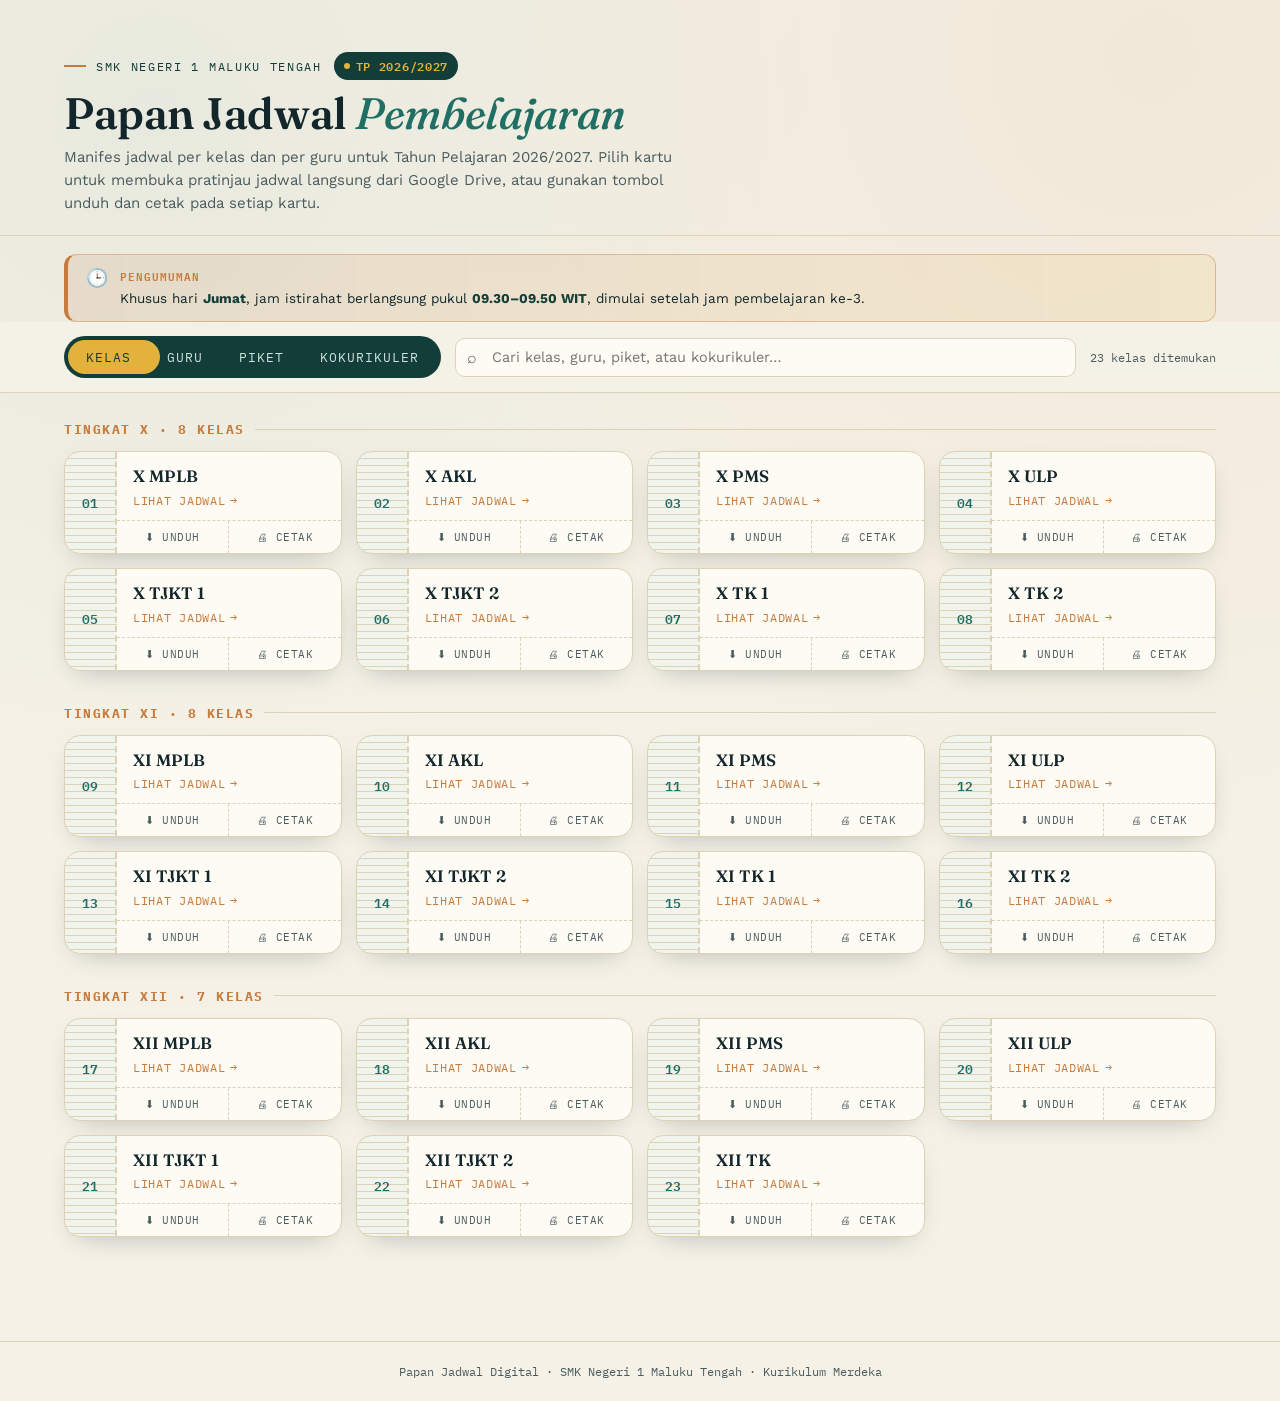
==== commit 1931af4a: "Update index.html" ====
--- a/index.html
+++ b/index.html
@@ -116,7 +116,7 @@
     display:flex; flex-wrap:wrap; gap:14px; align-items:center;
   }
   .tabs{
-    --n:3; --i:0;
+    --n:4; --i:0;
     position:relative;
     display:inline-flex;
     background:var(--teal-dark);
@@ -430,10 +430,50 @@
     border-top:1px solid var(--line);
   }
 
+  /* ---------- Kokurikuler ---------- */
+  .koku-intro{
+    background:var(--card); border:1px solid var(--line); border-radius:14px;
+    padding:16px 20px; box-shadow:var(--shadow); margin-bottom:16px;
+    font-size:13.5px; line-height:1.6; color:var(--ink);
+  }
+  .koku-intro b{color:var(--teal-dark);}
+  .koku-meta{
+    display:flex; flex-wrap:wrap; gap:8px; margin-top:12px;
+  }
+  .koku-meta span{
+    font-family:'IBM Plex Mono', monospace; font-size:11px; letter-spacing:.04em;
+    background:rgba(31,111,100,.09); color:var(--teal-dark);
+    padding:5px 10px; border-radius:999px;
+  }
+  .koku-tema-tag{
+    font-family:'IBM Plex Mono', monospace; font-size:10px; letter-spacing:.05em; text-transform:uppercase;
+    padding:2px 9px; border-radius:999px; font-weight:600; flex-shrink:0;
+  }
+  .koku-tema-tag.peduli{background:rgba(31,111,100,.14); color:var(--teal-dark);}
+  .koku-tema-tag.hemat{background:rgba(199,123,61,.16); color:var(--amber);}
+  .koku-tema-tag.gelar{background:rgba(227,178,60,.22); color:#7a5a12;}
+  .koku-list{list-style:none; margin:0; padding:2px 16px 14px; display:flex; flex-direction:column;}
+  .koku-list li{display:flex; gap:10px; padding:8px 0; border-top:1px dashed var(--line); font-size:13.5px; line-height:1.5;}
+  .koku-list li:first-child{border-top:0;}
+  .koku-list .jam{
+    font-family:'IBM Plex Mono', monospace; font-size:11px; color:var(--ink-soft);
+    flex-shrink:0; width:82px; padding-top:1px;
+  }
+  .koku-dims{
+    padding:12px 16px 16px; display:flex; flex-wrap:wrap; gap:6px;
+    border-top:1px dashed var(--line);
+  }
+  .koku-dims span{
+    font-family:'IBM Plex Mono', monospace; font-size:10.5px;
+    background:rgba(75,92,95,.09); color:var(--ink-soft);
+    padding:4px 9px; border-radius:999px;
+  }
+
   @media (max-width:520px){
     .board-controls{gap:10px;}
     .tabs button{padding:8px 14px; font-size:11.5px;}
     .card-name{font-size:15.5px;}
+    .koku-list .jam{width:64px;}
   }
   @media (prefers-reduced-motion: reduce){
     *{transition:none !important; scroll-behavior:auto !important; animation:none !important;}
@@ -461,10 +501,11 @@
     <button type="button" class="active" data-tab="kelas">Kelas</button>
     <button type="button" data-tab="guru">Guru</button>
     <button type="button" data-tab="piket">Piket</button>
+    <button type="button" data-tab="kokurikuler">Kokurikuler</button>
     <span class="thumb"></span>
   </div>
   <div class="search-wrap">
-    <input type="text" id="searchInput" placeholder="Cari kelas, guru, atau guru piket…" autocomplete="off">
+    <input type="text" id="searchInput" placeholder="Cari kelas, guru, piket, atau kokurikuler…" autocomplete="off">
   </div>
   <div class="count" id="countLabel"></div>
 </div>
@@ -493,80 +534,80 @@
 <script>
 /* ---------------- Data ---------------- */
 const KELAS = [
-  {no:1,  tingkat:"X",   nama:"X MPLB",     id:"1ZAn_XQP_t4Z1Jkw9qJiaalQ9DhmmGTd5"},
-  {no:2,  tingkat:"X",   nama:"X AKL",      id:"1WGl4JaZnfHl_FGZgEkGFYz9Ewh6Ce6lg"},
-  {no:3,  tingkat:"X",   nama:"X PMS",      id:"1A04OCf4mfr5avifZHN-Z809ZjyGhDN6e"},
-  {no:4,  tingkat:"X",   nama:"X ULP",      id:"1pBxzZ_-jsQ7Wxt_liTzjZuqRK1aY7Cc2"},
-  {no:5,  tingkat:"X",   nama:"X TJKT 1",   id:"1hOGI8wne8t1tGBRbID8vmkzU2bpN57_w"},
-  {no:6,  tingkat:"X",   nama:"X TJKT 2",   id:"1OWlAeQiilkN_GPbQ3aJhTfURh72r3nxe"},
-  {no:7,  tingkat:"X",   nama:"X TK 1",     id:"1PA9q_3EELJjLrn1nGnSudYYNT2l1Qsij"},
-  {no:8,  tingkat:"X",   nama:"X TK 2",     id:"1zrZb9K9TK9-aZz8Mfvz1c02GgrudtEda"},
-  {no:9,  tingkat:"XI",  nama:"XI MPLB",    id:"1GqifdSS-e59otVsUrvteRAdjuE9qDRlB"},
-  {no:10, tingkat:"XI",  nama:"XI AKL",     id:"1XAPYzxRK2IRKjZ6W0xCUpku7eZ9s4ZmE"},
-  {no:11, tingkat:"XI",  nama:"XI PMS",     id:"1jb6EgptiRyU7v7NVukwfQ1lk3_0w3WtY"},
-  {no:12, tingkat:"XI",  nama:"XI ULP",     id:"1Pqm_OjuOtD-Tplwq9NN914S-bO_5Af4I"},
-  {no:13, tingkat:"XI",  nama:"XI TJKT 1",  id:"1htODykohCiGHA07GOIZFTHYu5htAF6G0"},
-  {no:14, tingkat:"XI",  nama:"XI TJKT 2",  id:"1o8j2V8LwrgKzbPYJnqWwV8H6DkNhB83N"},
-  {no:15, tingkat:"XI",  nama:"XI TK 1",    id:"1UeOh5RoMvB9uo5K3TWa5xD6xWcC4fRet"},
-  {no:16, tingkat:"XI",  nama:"XI TK 2",    id:"1HoLWIc-J-UtWbAJVhT_h6yuh9VtGcNR_"},
-  {no:17, tingkat:"XII", nama:"XII MPLB",   id:"1KiPINjngJ6L6b-SkYhcFG7FVUFKTe0Bb"},
-  {no:18, tingkat:"XII", nama:"XII AKL",    id:"1S3wSCS7S5JX4yAzlhdvXfSV5OPChMkNX"},
-  {no:19, tingkat:"XII", nama:"XII PMS",    id:"1yoy8jjFRqsDPoaPzbLZCnRWxlV3KKgpZ"},
-  {no:20, tingkat:"XII", nama:"XII ULP",    id:"1g4QTEsS7GLJe90p-2YAEIa73jymBi0xI"},
-  {no:21, tingkat:"XII", nama:"XII TJKT 1", id:"1dziGqg4Jv9Vrdls2SQcb75kSBvyWmpKz"},
-  {no:22, tingkat:"XII", nama:"XII TJKT 2", id:"188ITxq_oqI-KME35CiXk6SSZaDaVJkP9"},
-  {no:23, tingkat:"XII", nama:"XII TK",     id:"143c4g0YGNUFP_VoT35bAqzQ86yRczQYA"}
+  {no:1,  tingkat:"X",   nama:"X MPLB",     id:"1qy5eQW7sTA5D-sHSaOj9RJGyHsb5QSTd"},
+  {no:2,  tingkat:"X",   nama:"X AKL",      id:"1jCNqjNLIhXsmKRuy2-pIfQvn1LMrBAa7"},
+  {no:3,  tingkat:"X",   nama:"X PMS",      id:"16LzB7l6GD2HdRvjovrnfwACRo2wZ9efc"},
+  {no:4,  tingkat:"X",   nama:"X ULP",      id:"1cgoZZeMmRi9X_B9cmrygcH7ZcGFJtz-4"},
+  {no:5,  tingkat:"X",   nama:"X TJKT 1",   id:"1EAcfLtRAZPOR1aMFe6VmkXafNxa04SxP"},
+  {no:6,  tingkat:"X",   nama:"X TJKT 2",   id:"1kCo0ZO6ZfxGO-Wlr5hpB0dQhCYzwXZ6z"},
+  {no:7,  tingkat:"X",   nama:"X TK 1",     id:"1RR7XXP02Qr5x8kyzPLAmqeqEheUSH42I"},
+  {no:8,  tingkat:"X",   nama:"X TK 2",     id:"1JOFssMXTSw5DiPK3Bt36Q8AJvGDAuQGA"},
+  {no:9,  tingkat:"XI",  nama:"XI MPLB",    id:"1kVgWCLc--F8EYCx7d-mTHClfnceI4QiJ"},
+  {no:10, tingkat:"XI",  nama:"XI AKL",     id:"1IfGigyF8vG_h7cj5wzP19uDgg2mLoR1F"},
+  {no:11, tingkat:"XI",  nama:"XI PMS",     id:"12vtpssa_LKriI2bCB2UeUjiyTygtL_Xc"},
+  {no:12, tingkat:"XI",  nama:"XI ULP",     id:"1JYk7wS2VPeTY0QsfkA8L-h0j6cmF4_aw"},
+  {no:13, tingkat:"XI",  nama:"XI TJKT 1",  id:"1Cfaf2uB9sF2INMwZXaNwAt2qnhEdwagS"},
+  {no:14, tingkat:"XI",  nama:"XI TJKT 2",  id:"1mPtsvGEXjqrvxhW_kYwuidDCepqb3EKY"},
+  {no:15, tingkat:"XI",  nama:"XI TK 1",    id:"1YAsolUtt0z6mROA0-wvTLGveZKBlnA7R"},
+  {no:16, tingkat:"XI",  nama:"XI TK 2",    id:"1hO0PKw-UCeOJDUyssUK8x9DiOCRtygiY"},
+  {no:17, tingkat:"XII", nama:"XII MPLB",   id:"1rQqjHFmsxnilk1WocrKpW8h0fpHlYOlf"},
+  {no:18, tingkat:"XII", nama:"XII AKL",    id:"1jOaxLUGMiYVvENm0EKo14xvqZBVZFVkR"},
+  {no:19, tingkat:"XII", nama:"XII PMS",    id:"1Ab21RBGMQoLuN_lD9cs3TdmrcJJPlNl9"},
+  {no:20, tingkat:"XII", nama:"XII ULP",    id:"16NRSbGLCgP84QFkNJLqdlSqOZUB-NMhP"},
+  {no:21, tingkat:"XII", nama:"XII TJKT 1", id:"1AP5XrxlC8ZJ32G2ONYT6-rMILvQxnJJV"},
+  {no:22, tingkat:"XII", nama:"XII TJKT 2", id:"1btHnGFKnL0J4-fnCzcm0UDwF0Baov2vh"},
+  {no:23, tingkat:"XII", nama:"XII TK",     id:"138-aHVcecZuW9_FSWui5a5AnqTKVCwoP"}
 ];
 
 const GURU = [
-  {no:1,  nama:"A. Bahy, S.Pd., M.Pd",                    id:"1re273Spnhl_Vmh9XqKEjNp10dEqAuoqC"},
-  {no:2,  nama:"E.A. Wacanno, S.Pd",                       id:"1fCEM9QMGv593Ei1U698Uls-C5BmxLkEM"},
-  {no:3,  nama:"O.A. Lawalata, S.Pd",                      id:"1Fb88MAdimwyArE8ReNiTgN2E_k6Ju9q2"},
-  {no:4,  nama:"A. Leuwol, S.Pd",                          id:"1rsx-gSXEsnCaQR-JYvJhNaH-VVBkUXUL"},
-  {no:5,  nama:"B.W. Tanamal, S.Pd",                       id:"1qsUINVr8xCGZcr-e-xY_dn2g_B6dCzUr"},
-  {no:6,  nama:"T.M.A. Kappuw, S.Pd",                      id:"1LKe5awdIsaWm72Y9vCDraOQBC8fKylR4"},
-  {no:7,  nama:"R. Lewenussa, S.Pd",                       id:"1t2U6Uw-ovY5nByQ9c85jAhT-JBMxM_c7"},
-  {no:8,  nama:"Yulan Talarima, S.Pd., Gr",                id:"1CqFb7im_oj9OeHaz6PphaHAzsax6pB5R"},
-  {no:9,  nama:"S. Singadji, S.Kom",                       id:"1Kxi0gX31Vc9WXGybSHWyIwq0T78gmRVD"},
-  {no:10, nama:"N. Ch. Elias, S.Pd., M.Pd",                id:"1etzZokxpX6zLBXA9tYG9ACLl2BYYE_kP"},
-  {no:11, nama:"A. Dj. Tuasikal, S.Pd., M.Si",             id:"1takJmWGj6BlQ-6hIpqW-H-YsyjrCDhHN"},
-  {no:12, nama:"D. Simaela, S.Pd",                         id:"1JpPT-BSgRRy37xWVhnL1IlftTplVYF2d"},
-  {no:13, nama:"R. Nilapantjuran, S.Pd",                   id:"142ypWRJTZ-5NuLvK7obTAFQUGVs1P_w7"},
-  {no:14, nama:"R. E. Ruhukail, S.Pd., M.Pd",              id:"1EOQOLd9X8B5fYW1I2NqJ4wHrnvbKRNda"},
-  {no:15, nama:"T.S. Polnaya, S.Th",                       id:"1hhSRoEsR22-9iLqBSxHkoyPoskjo61j6"},
-  {no:16, nama:"Djumiaty, S.PdI",                          id:"18WLiy3pwkVb_yuwJfUBFDGb_uWM0e0oI"},
-  {no:17, nama:"F.L. Pelletimu, S.Th",                     id:"1IYyGlzvFLCAucQTGWMR06ni5FMZEBkwF"},
-  {no:18, nama:"V. Ruhukail, S.Pd",                        id:"1FX0NLuK3h3PG4-acYeanN0TMg10FjheX"},
-  {no:19, nama:"Dahasian, S.Pd., Gr",                      id:"1rLnLLWWpW2Qwjr_dDlQK-O9junAI1UKk"},
-  {no:20, nama:"H. Salampessy, SE",                        id:"10bEM5veAL7T7KI_JAJlwUWDWQMKYC1YO"},
-  {no:21, nama:"H.S. Kapressy, S.Pd., M.Pd",               id:"1o0wSVq41xpOe5ti5laxkpEoXVbik0HHD"},
-  {no:22, nama:"M. Kunu, S.Pd",                            id:"1Ynjh2dHN_wB7i9lN12lyacCVzUGHXXC7"},
-  {no:23, nama:"Dani Iswanti, S.Sos",                      id:"1Gez2mdFdJGjEWPZyYCjsCm1tVC8Jqf9w"},
-  {no:24, nama:"A. A.W.J. Soplantila, S.Tr.Par",           id:"1tq4JaOBR1eVVCyLHhB9DuGAZhdNOeUxs"},
-  {no:25, nama:"Daud Ali Pakan, S.Pd",                     id:"1t8eTRCRnVq4RSesMTBWvL-JJZXvuoB5z"},
-  {no:26, nama:"Marwana Nurdin, SST",                      id:"12wffpX3ldy7Zb5xI2LkKsUx6UiL7SXFM"},
-  {no:27, nama:"Kalsum Mony, S.Pd",                        id:"1vddVaqmg2n3TwKaR9dldy94SkaDOiqD6"},
-  {no:28, nama:"Abdul Manan Payapo, S.T",                  id:"1Bb5kqY3o9F22Zq6Qc9M_NFSo4EN7nOyA"},
-  {no:29, nama:"R. A. Ririhena, SM.Gr",                    id:"1fNFy5tqhogUl89qgkIavGIUE6x8mYIdz"},
-  {no:30, nama:"Latumeirissa Allcresdo",                   id:"1_HgLT4CD4l7HL-RPzABI1l7hpTx87qE8"},
-  {no:31, nama:"M. Siwabessy, S.Tr.Par",                   id:"1YEqszZvjODimXHgNyokKSZLJeQEoq9eU"},
-  {no:32, nama:"E. Tamaela, A.Md",                         id:"1SElKRZH-bhyhGN6KuqFItXGVxVOb5eO4"},
-  {no:33, nama:"Wa Mulina, S.Pd",                          id:"1Xwwly3QCNHiHewvCJEeOvQG0y2TBpN2s"},
-  {no:34, nama:"Tuasikal Boki",                            id:"1L3ln_rnetTJ0Mq8fBFcKSYgnGCDqFWo3"},
-  {no:35, nama:"Papuangan Syamsudin, A.Md",                id:"1iQdaujCVaoU8a2r-HvUC6YKM6hTFmKD6"},
-  {no:36, nama:"Diwanti Wally, A.Md",                      id:"1qyi9m27qDVEofZpuAHatmYZEeIpshqF1"},
-  {no:37, nama:"J. Resiloy",                               id:"1xzFcw2siUpXlWG8V2U6PScr45xIVIY8A"},
-  {no:38, nama:"Lukas M. Wacanno, S.Pd",                   id:"1I_ujDqb7-Zwk3QU-uwkUbCBSNVoUp49k"},
-  {no:39, nama:"Mani Jamaludin, S.Kom",                    id:"1-6VJ70E-XGppAymogOnI4Klyv-4bCCVq"},
-  {no:40, nama:"Gloria Stevana Pattiradjawane, S.Tr.TI",   id:"1PcUKOitwkm6A68DDNYnJtaZRO8KZbJsD"},
-  {no:43, nama:"Netri Wailaruno, S.Pd",                    id:"1zkW6REQ3Gfmz3trab0-mb8B9ua8wAiI2"},
-  {no:44, nama:"Axl Denis Hallatu, S.Kom",                 id:"11KVJhgqPQXuZaNNUl3E9VgmNiRlkU_Tn"},
-  {no:45, nama:"R.Y. Ririhena, S.PdKom",                   id:"1Oy0L62lAJI1ORwPB6dqE4x_GXmjaXT51"},
-  {no:46, nama:"Suharja Duhalim, S.Pd",                    id:"1LQgXd2c54ZRUrw9G1B6VEzQ3HIlwA3nI"},
-  {no:47, nama:"Efrem More Meto, S.Fil",                   id:"1-vWHOdpQ8Yuz1R8PRcE3qa93Jrx95mpR"},
-  {no:48, nama:"Budiarto Tahidi, S.Pd",                    id:"1AKC5sQhV8td54RnTsUbVDZjlDHUc-WCp"},
-  {no:49, nama:"Vineske Ratmala, S.AP",                    id:"10CcVbG94qK0u7JDtLc4d7Wpu4U4AZrqg"},
-  {no:50, nama:"Tim Guru TJKT",                            id:"1CjoUDqXmB4jNYIYJUD-AQdZ1345xC3PX"}
+  {no:1,  nama:"A. Bahy, S.Pd., M.Pd",                    id:"1tfzeKbWJZDpcP40GAb1zm3WV5wyJb7V9"},
+  {no:2,  nama:"E.A. Wacanno, S.Pd",                       id:"12RGoKm1YA8kH43UU2OlmIL-Ngw3sijgH"},
+  {no:3,  nama:"O.A. Lawalata, S.Pd",                      id:"1m7Z6rbYcn73RL2eO7xMNmlF3xxX5-1Fe"},
+  {no:4,  nama:"A. Leuwol, S.Pd",                          id:"1syCC9SbIEABtQKvxzFfcADJD3Vylt_qr"},
+  {no:5,  nama:"B.W. Tanamal, S.Pd",                       id:"1QQQaZoI2XkebGLJaIi29EqbvAatawpdv"},
+  {no:6,  nama:"T.M.A. Kappuw, S.Pd",                      id:"1o2Fth72cNOJ6miL432trAYOtfb7XwVeO"},
+  {no:7,  nama:"R. Lewenussa, S.Pd",                       id:"13LEZgklAF7hxFkrUWuJ2xFeqI5BrkffF"},
+  {no:8,  nama:"Yulan Talarima, S.Pd., Gr",                id:"1NRNgpYCJCxl8wmZu-IbTghiSozyrzSL6"},
+  {no:9,  nama:"S. Singadji, S.Kom",                       id:"1BVkeeClml4ygO1de6ByGJx-Vus5G7gaV"},
+  {no:10, nama:"N. Ch. Elias, S.Pd., M.Pd",                id:"1myehVxigUyBQAy6ObTnosOlHUE1Fw8Ig"},
+  {no:11, nama:"A. Dj. Tuasikal, S.Pd., M.Si",             id:"13lNsuRIleJj53CdJ0Q0CbY8WGqe8Z_v7"},
+  {no:12, nama:"D. Simaela, S.Pd",                         id:"1ryil1hscCDTzdLZUqvSavMR3UyNw6mvh"},
+  {no:13, nama:"R. Nilapantjuran, S.Pd",                   id:"1l2-lhlzmGylhd8cNWf6Eot3pvYFIBGqX"},
+  {no:14, nama:"R. E. Ruhukail, S.Pd., M.Pd",              id:"1pbrIb0YCGld98EluDbNvIhPi0uIrjd7D"},
+  {no:15, nama:"T.S. Polnaya, S.Th",                       id:"1NkiyED2-dfLZOzb5IIS37yciVUP4aTE7"},
+  {no:16, nama:"Djumiaty, S.PdI",                          id:"1Ird_iEyuodve6jO3ZQ9XTIVheSGilwLC"},
+  {no:17, nama:"F.L. Pelletimu, S.Th",                     id:"1ziL8YX46mBY5SJsQczl84EXK70_rAh9i"},
+  {no:18, nama:"V. Ruhukail, S.Pd",                        id:"177XF4XH-o_AJYZa5k6Yf-1UDF9qS--QC"},
+  {no:19, nama:"Dahasian, S.Pd., Gr",                      id:"1yp7ck641DlnwIogF1Rzq2nfnJeX99DL8"},
+  {no:20, nama:"H. Salampessy, SE",                        id:"1YFr9EZwnPLT7AAF4AKwGuySBHAPXAXCs"},
+  {no:21, nama:"H.S. Kapressy, S.Pd., M.Pd",               id:"1EiLQog2dXqVRepq15QDo0sc6dTXNYcJZ"},
+  {no:22, nama:"M. Kunu, S.Pd",                            id:"1OZ8-rq8MtneOJJ6djUXsMXfSySzMquxx"},
+  {no:23, nama:"Dani Iswanti, S.Sos",                      id:"1xTwUB1Fa8uOhDB3q1B0y6GO4euQxZQbl"},
+  {no:24, nama:"A. A.W.J. Soplantila, S.Tr.Par",           id:"1H4lmJSn231VnRTNCc1k1xho0orqODoL7"},
+  {no:25, nama:"Daud Ali Pakan, S.Pd",                     id:"1AwbKk3rEfrb28pkmdyQtHn71Dpx6tKhZ"},
+  {no:26, nama:"Marwana Nurdin, SST",                      id:"1GrCEzoOpssp5p0ot8US3ThjTVHSCU6vT"},
+  {no:27, nama:"Kalsum Mony, S.Pd",                        id:"1mRlkaIT3msYjM5IyDpuXZNKvsgQopUvf"},
+  {no:28, nama:"Abdul Manan Payapo, S.T",                  id:"1hElC9PNFTeF62fUooRYXWl3yKg_LsTTO"},
+  {no:29, nama:"R. A. Ririhena, SM.Gr",                    id:"1o83Yw-LZJKEgfJ93t-PKSL4HABok3S6a"},
+  {no:30, nama:"Latumeirissa Allcresdo",                   id:"1_52lwqpd5QNOJYRB8jVfZlpgUaIJChZX"},
+  {no:31, nama:"M. Siwabessy, S.Tr.Par",                   id:"1fsegqzAzeeBRebQS7M5FnYUpV_QWQO0v"},
+  {no:32, nama:"E. Tamaela, A.Md",                         id:"1e-O6iVxiegZ1wV5r0vDr_l5x2ElROMWo"},
+  {no:33, nama:"Wa Mulina, S.Pd",                          id:"1wsSO0rodIzYC6mqwTTPLff-kWqg7WQDI"},
+  {no:34, nama:"Tuasikal Boki",                            id:"12I3jIAVxYrvWQ8KqZ6YjvAJxFQY34eL4"},
+  {no:35, nama:"Papuangan Syamsudin, A.Md",                id:"1Gaf4kXYAqkuVe7uWXqxyXJaRaR7AQoLQ"},
+  {no:36, nama:"Diwanti Wally, A.Md",                      id:"1i93cfrhS5cOEN5fvAXq4DBnnh-HF8Z1P"},
+  {no:37, nama:"J. Resiloy",                               id:"1sXfUmiIY9LCSX3PXTzs0l6WNwnzEv8er"},
+  {no:38, nama:"Lukas M. Wacanno, S.Pd",                   id:"12bJkTOjcum92I5DTxdWxHGrjtVT6u7OR"},
+  {no:39, nama:"Mani Jamaludin, S.Kom",                    id:"1P-LJv4xofyy89S3istixA0ZSv8Koe-A0"},
+  {no:40, nama:"Gloria Stevana Pattiradjawane, S.Tr.TI",   id:"1qD5cK11yRYlkcHCPtXu_c9377FKHaIZ8"},
+  {no:43, nama:"Netri Wailaruno, S.Pd",                    id:"17UkZ__7M8yDJ8C8qeOJtGAAG6WmwQSVH"},
+  {no:44, nama:"Axl Denis Hallatu, S.Kom",                 id:"1z5jnlwDtwkXoxPUd5q6MQkNdtq1Lnt4g"},
+  {no:45, nama:"R.Y. Ririhena, S.PdKom",                   id:"1VBxdkwpxCvv3XTFNNR8pkNP4oLpQz5Kn"},
+  {no:46, nama:"Suharja Duhalim, S.Pd",                    id:"1LyOC7D1Mc6DJ-GD5bV601v-0WG70ea9A"},
+  {no:47, nama:"Efrem More Meto, S.Fil",                   id:"1d9XFKmoEO5rr1ssDk1WtArHouzqnEgwN"},
+  {no:48, nama:"Budiarto Tahidi, S.Pd",                    id:"19c8Qw-3qSQEgmGY8cmlJ1lS8uA6ACGUZ"},
+  {no:49, nama:"Vineske Ratmala, S.AP",                    id:"1S7mhsvkVXFH6tp_bfTzS58XqERqvOqNO"},
+  {no:50, nama:"Tim Guru TJKT",                            id:"1PW3IahFZNXDQOk8IvPr1FSWg5gfRdkXK"}
 ];
 
 const PIKET = {
@@ -587,6 +628,58 @@
   {waktu:"Menerima tamu/keperluan dinas", tugas:"Menerima dan melayani tamu sekolah, orang tua/wali siswa, atau pihak lain sesuai keperluan, serta mengarahkan ke Kepala Sekolah/Wakil Kepala Sekolah terkait apabila diperlukan."},
   {waktu:"Akhir jam pelajaran/pulang sekolah", tugas:"Memastikan seluruh siswa pulang dengan tertib dan aman, mengecek keadaan ruang kelas dan fasilitas sekolah, mencatat kejadian penting pada buku piket, serta melaporkan hasil pelaksanaan tugas piket kepada Kepala Sekolah atau Wakil Kepala Sekolah Bidang Kesiswaan."}
 ];
+
+const KOKURIKULER = {
+  info: {
+    judul: "Kokurikuler Sistem Blok — \"Peduli & Berbagi\" dan \"Hidup Hemat & Produktif\"",
+    ringkas: "Kegiatan kokurikuler blok penuh menjelang akhir Semester Ganjil, menguatkan <b>8 Dimensi Profil Lulusan</b> (Permendikdasmen No. 10 Tahun 2025) menggantikan P5, mengacu Permendikdasmen No. 13 Tahun 2025 &amp; Panduan Kokurikuler BSKAP 2025.",
+    meta: ["Senin–Kamis, 14–17 Des 2026", "Sasaran: Kelas X &amp; XI", "Sistem Blok Penuh (± 24 JP)", "Rapor: Jumat, 18 Des 2026*"]
+  },
+  hari: [
+    {
+      tanggal: "Senin, 14 Des 2026", judul: "Pembukaan & Orientasi", tema: "peduli",
+      temaLabel: "Peduli & Berbagi",
+      kegiatan: [
+        {jam:"07.00–07.30", teks:"Upacara pembukaan blok kokurikuler & senam sehat bersama"},
+        {jam:"07.30–09.30", teks:"Pembagian kelompok, sosialisasi tema & lembar kerja proyek"},
+        {jam:"09.45–12.00", teks:"Diskusi kelompok: identifikasi kebutuhan sasaran & rencana aksi"},
+        {jam:"13.00–15.00", teks:"Persiapan teknis: donasi, pengemasan paket berbagi, logistik"}
+      ],
+      dims: ["Keimanan & Ketakwaan","Kolaborasi","Kewargaan","Penalaran Kritis","Kemandirian"]
+    },
+    {
+      tanggal: "Selasa, 15 Des 2026", judul: "Aksi Lapangan", tema: "peduli",
+      temaLabel: "Peduli & Berbagi",
+      kegiatan: [
+        {jam:"07.00–07.30", teks:"Briefing keberangkatan, doa, pembagian rombongan & jalur"},
+        {jam:"07.30–11.30", teks:"Aksi sosial di lokasi sasaran: bakti sosial & penyerahan donasi"},
+        {jam:"13.00–14.30", teks:"Refleksi kelompok: jurnal/dokumentasi & penilaian sikap"}
+      ],
+      dims: ["Kewargaan","Kolaborasi","Penalaran Kritis","Komunikasi"]
+    },
+    {
+      tanggal: "Rabu, 16 Des 2026", judul: "Hidup Hemat & Produktif", tema: "hemat",
+      temaLabel: "Hidup Hemat & Produktif",
+      kegiatan: [
+        {jam:"07.00–09.00", teks:"Materi literasi keuangan: kelola uang saku & menabung"},
+        {jam:"09.15–12.00", teks:"Praktik produktif sesuai kompetensi keahlian per jurusan"},
+        {jam:"13.00–15.00", teks:"Kalkulasi biaya produksi & simulasi harga jual"}
+      ],
+      dims: ["Kemandirian","Penalaran Kritis","Kreativitas"]
+    },
+    {
+      tanggal: "Kamis, 17 Des 2026", judul: "Gelar Karya & Penutupan", tema: "gelar",
+      temaLabel: "Kedua Tema",
+      kegiatan: [
+        {jam:"07.00–09.00", teks:"Penataan stan pameran hasil karya kedua tema"},
+        {jam:"09.00–11.00", teks:"Gelar karya, simulasi jual-beli & penilaian tamu undangan"},
+        {jam:"11.00–12.00", teks:"Refleksi akhir, penilaian profil lulusan, penyerahan sertifikat"},
+        {jam:"12.00–selesai", teks:"Penutupan & doa bersama"}
+      ],
+      dims: ["Seluruh 8 Dimensi Profil Lulusan"]
+    }
+  ]
+};
 
 /* ---------------- State & rendering ---------------- */
 let activeTab = "kelas";
@@ -720,8 +813,47 @@
   updateClock();
 }
 
+function renderKokurikuler(){
+  const q = $search.value.trim().toLowerCase();
+  const info = KOKURIKULER.info;
+
+  const introHTML = `
+    <div class="koku-intro">
+      <div>${info.ringkas}</div>
+      <div class="koku-meta">${info.meta.map(m=>`<span>${m}</span>`).join("")}</div>
+    </div>
+  `;
+
+  const hariFiltered = KOKURIKULER.hari.map(h=>{
+    const headerMatch = (h.judul+" "+h.temaLabel+" "+h.tanggal).toLowerCase().includes(q);
+    const kegiatan = headerMatch ? h.kegiatan : h.kegiatan.filter(k => k.teks.toLowerCase().includes(q));
+    return {...h, kegiatan, match: headerMatch || kegiatan.length > 0};
+  }).filter(h => h.match);
+
+  const hariHTML = hariFiltered.map((h,idx)=>`
+    <details class="day-block" ${idx===0 ? 'open' : ''}>
+      <summary>
+        ${h.tanggal} — ${h.judul}
+        <span class="koku-tema-tag ${h.tema}">${h.temaLabel}</span>
+        <span class="day-count">${h.kegiatan.length} kegiatan</span>
+      </summary>
+      <ol class="koku-list">${h.kegiatan.map(k=>`<li><span class="jam">${k.jam}</span><span>${k.teks}</span></li>`).join("")}</ol>
+      <div class="koku-dims">${h.dims.map(d=>`<span>${d}</span>`).join("")}</div>
+    </details>
+  `).join("");
+
+  $main.innerHTML = `
+    <section class="tier"><h2>Program Kokurikuler · Sistem Blok</h2>${introHTML}</section>
+    <section class="tier"><h2>Garis Besar Kegiatan per Hari</h2><div class="week-wrap">${
+      hariHTML || `<div class="empty">Tidak ada kegiatan yang cocok dengan pencarian.</div>`
+    }</div></section>
+  `;
+  $count.textContent = `4 hari kegiatan · 14–17 Des 2026`;
+}
+
 function render(){
   if(activeTab === "piket") renderPiket();
+  else if(activeTab === "kokurikuler") renderKokurikuler();
   else renderGrid();
 }
 
@@ -737,7 +869,7 @@
 setInterval(()=>{ if(activeTab === "piket") renderPiket(); }, 60000);
 
 /* ---------------- Tabs ---------------- */
-const TAB_ORDER = ["kelas","guru","piket"];
+const TAB_ORDER = ["kelas","guru","piket","kokurikuler"];
 $tabs.querySelectorAll("button[data-tab]").forEach(btn=>{
   btn.addEventListener("click", ()=>{
     $tabs.querySelectorAll("button[data-tab]").forEach(b=>b.classList.remove("active"));
@@ -745,7 +877,9 @@
     activeTab = btn.dataset.tab;
     $tabs.style.setProperty("--i", TAB_ORDER.indexOf(activeTab));
     $search.value = "";
-    $search.placeholder = activeTab === "piket" ? "Cari nama guru piket…" : "Cari kelas atau nama guru…";
+    $search.placeholder = activeTab === "piket" ? "Cari nama guru piket…"
+      : activeTab === "kokurikuler" ? "Cari kegiatan atau tema…"
+      : "Cari kelas atau nama guru…";
     render();
   });
 });
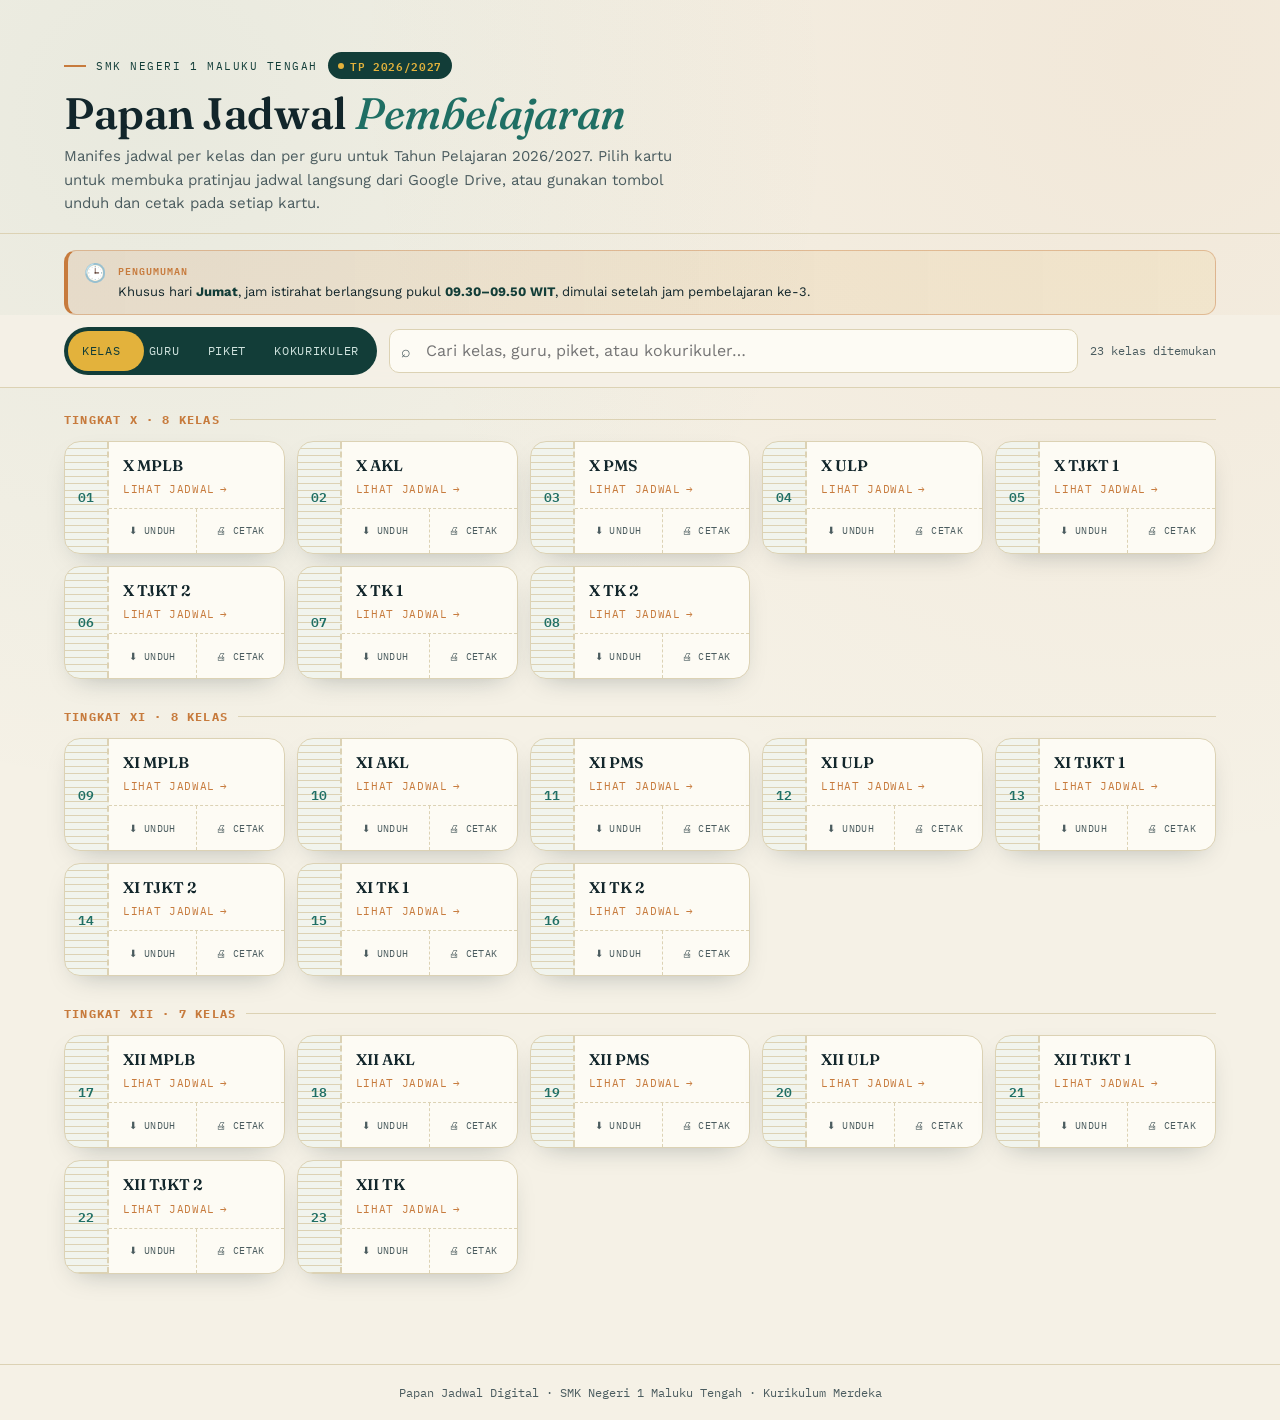
==== commit 68798a23: "Update index.html" ====
--- a/index.html
+++ b/index.html
@@ -2,7 +2,8 @@
 <html lang="id">
 <head>
 <meta charset="UTF-8">
-<meta name="viewport" content="width=device-width, initial-scale=1.0, viewport-fit=cover">
+<meta name="viewport" content="width=device-width, initial-scale=1.0, maximum-scale=1.0, viewport-fit=cover">
+<meta name="theme-color" content="#F5F1E6">
 <title>Papan Jadwal — SMK Negeri 1 Maluku Tengah</title>
 <link rel="preconnect" href="https://fonts.googleapis.com">
 <link rel="preconnect" href="https://fonts.gstatic.com" crossorigin>
@@ -20,9 +21,13 @@
     --line:#DCD2B4;
     --shadow: 0 10px 28px -14px rgba(18,38,43,.35);
     --radius:16px;
-  }
-  *{box-sizing:border-box;}
-  html{scroll-behavior:smooth;}
+    --safe-t: env(safe-area-inset-top, 0px);
+    --safe-b: env(safe-area-inset-bottom, 0px);
+    --safe-l: env(safe-area-inset-left, 0px);
+    --safe-r: env(safe-area-inset-right, 0px);
+  }
+  *{box-sizing:border-box;-webkit-tap-highlight-color:transparent;}
+  html{scroll-behavior:smooth;-webkit-text-size-adjust:100%;text-size-adjust:100%;}
   body{
     margin:0;
     background:var(--paper);
@@ -33,64 +38,73 @@
     font-family:'Work Sans', system-ui, sans-serif;
     -webkit-font-smoothing:antialiased;
     min-height:100vh;
+    min-height:100dvh;
+    overflow-x:hidden;
+    padding-left:var(--safe-l);
+    padding-right:var(--safe-r);
   }
   a{color:inherit;}
+  img,svg{max-width:100%;}
+  button, input{font-family:inherit;}
 
   /* ---------- Header ---------- */
   header.top{
-    padding:clamp(28px,5vw,52px) clamp(18px,5vw,64px) 20px;
+    padding:calc(clamp(24px,5vw,52px) + var(--safe-t)) clamp(16px,5vw,64px) 18px;
     border-bottom:1px solid var(--line);
   }
   .eyebrow{
     font-family:'IBM Plex Mono', monospace;
-    font-size:12px;
+    font-size:11px;
     letter-spacing:.14em;
     text-transform:uppercase;
     color:var(--teal-dark);
     display:flex;
     align-items:center;
-    gap:10px;
+    flex-wrap:wrap;
+    gap:8px 10px;
     margin-bottom:10px;
   }
   .eyebrow::before{
     content:"";
     width:22px;height:2px;background:var(--amber);
     display:inline-block;
+    flex-shrink:0;
   }
   h1{
     font-family:'Fraunces', serif;
     font-weight:600;
-    font-size:clamp(28px,4.4vw,44px);
-    line-height:1.08;
+    font-size:clamp(24px,6vw,44px);
+    line-height:1.1;
     margin:0 0 8px;
     letter-spacing:-.01em;
+    word-break:keep-all;
   }
   h1 span{color:var(--teal);font-style:italic;font-weight:500;}
   .sub{
     color:var(--ink-soft);
-    font-size:15px;
+    font-size:clamp(13px,3.4vw,15px);
     max-width:640px;
     line-height:1.55;
     margin:0;
   }
   .year-badge{
     font-family:'IBM Plex Mono', monospace;
-    font-size:11.5px; font-weight:600; letter-spacing:.06em;
+    font-size:11px; font-weight:600; letter-spacing:.06em;
     background:var(--teal-dark); color:var(--gold);
     padding:4px 10px; border-radius:999px;
     display:inline-flex; align-items:center; gap:6px;
-    margin-left:2px;
-  }
-  .year-badge::before{content:"";width:6px;height:6px;border-radius:50%;background:var(--gold);}
+    white-space:nowrap;
+  }
+  .year-badge::before{content:"";width:6px;height:6px;border-radius:50%;background:var(--gold);flex-shrink:0;}
 
   /* ---------- Announcement ---------- */
   .announce{
-    margin:18px clamp(18px,5vw,64px) 0;
+    margin:16px clamp(16px,5vw,64px) 0;
     background:linear-gradient(90deg, rgba(199,123,61,.14), rgba(227,178,60,.10));
     border:1px solid rgba(199,123,61,.4);
     border-left:4px solid var(--amber);
     border-radius:12px;
-    padding:13px 18px;
+    padding:12px 16px;
     display:flex;
     align-items:flex-start;
     gap:12px;
@@ -98,22 +112,23 @@
   .announce .ico{
     font-size:18px; line-height:1; flex-shrink:0; margin-top:1px;
   }
-  .announce .txt{font-size:13.5px; line-height:1.55; color:var(--ink);}
+  .announce .txt{font-size:13px; line-height:1.55; color:var(--ink);}
   .announce .txt strong{color:var(--teal-dark);}
   .announce .tag{
     font-family:'IBM Plex Mono', monospace;
-    font-size:10.5px; letter-spacing:.1em; text-transform:uppercase;
+    font-size:10px; letter-spacing:.1em; text-transform:uppercase;
     color:var(--amber); font-weight:600; display:block; margin-bottom:3px;
   }
 
   /* ---------- Controls (the "board") ---------- */
   .board-controls{
     position:sticky; top:0; z-index:20;
-    background:rgba(245,241,230,.92);
+    background:rgba(245,241,230,.94);
     backdrop-filter:blur(8px);
+    -webkit-backdrop-filter:blur(8px);
     border-bottom:1px solid var(--line);
-    padding:14px clamp(18px,5vw,64px);
-    display:flex; flex-wrap:wrap; gap:14px; align-items:center;
+    padding:12px clamp(16px,5vw,64px);
+    display:flex; flex-wrap:wrap; gap:12px; align-items:center;
   }
   .tabs{
     --n:4; --i:0;
@@ -123,16 +138,23 @@
     border-radius:999px;
     padding:4px;
     flex-shrink:0;
-  }
+    max-width:100%;
+    overflow-x:auto;
+    -webkit-overflow-scrolling:touch;
+    scrollbar-width:none;
+  }
+  .tabs::-webkit-scrollbar{display:none;}
   .tabs button{
     position:relative; z-index:2;
     border:0; background:transparent; cursor:pointer;
     font-family:'IBM Plex Mono', monospace;
-    font-size:12.5px; letter-spacing:.08em; text-transform:uppercase;
+    font-size:12px; letter-spacing:.06em; text-transform:uppercase;
     color:#CFE3DE;
-    padding:9px 18px;
+    padding:10px 14px;
     border-radius:999px;
     transition:color .25s ease;
+    white-space:nowrap;
+    min-height:40px;
   }
   .tabs button.active{color:var(--teal-dark);}
   .tabs .thumb{
@@ -146,21 +168,22 @@
   }
 
   .search-wrap{
-    flex:1 1 240px;
+    flex:1 1 220px;
     position:relative;
-    min-width:200px;
+    min-width:160px;
   }
   .search-wrap input{
     width:100%;
     font-family:'Work Sans', sans-serif;
-    font-size:14.5px;
-    padding:10px 14px 10px 36px;
+    font-size:16px; /* 16px avoids iOS auto-zoom on focus */
+    padding:11px 14px 11px 36px;
     border-radius:10px;
     border:1px solid var(--line);
     background:var(--card);
     color:var(--ink);
     outline:none;
     transition:border-color .2s ease, box-shadow .2s ease;
+    min-height:44px;
   }
   .search-wrap input:focus{
     border-color:var(--teal);
@@ -173,16 +196,16 @@
   }
   .count{
     font-family:'IBM Plex Mono', monospace;
-    font-size:12px; color:var(--ink-soft);
+    font-size:11.5px; color:var(--ink-soft);
     white-space:nowrap;
   }
 
   /* ---------- Main / grid ---------- */
-  main{padding:28px clamp(18px,5vw,64px) 70px;}
-  .tier{margin-bottom:34px;}
+  main{padding:24px clamp(16px,5vw,64px) calc(60px + var(--safe-b));}
+  .tier{margin-bottom:30px;}
   .tier h2{
     font-family:'IBM Plex Mono', monospace;
-    font-size:12.5px; letter-spacing:.12em; text-transform:uppercase;
+    font-size:12px; letter-spacing:.1em; text-transform:uppercase;
     color:var(--amber);
     display:flex; align-items:center; gap:10px;
     margin:0 0 14px;
@@ -191,8 +214,8 @@
 
   .grid{
     display:grid;
-    grid-template-columns:repeat(auto-fill, minmax(240px,1fr));
-    gap:14px;
+    grid-template-columns:repeat(auto-fill, minmax(220px,1fr));
+    gap:12px;
   }
 
   .card{
@@ -209,12 +232,12 @@
     border-color:var(--amber);
   }
   .stub{
-    width:52px; flex-shrink:0;
+    width:44px; flex-shrink:0;
     background:repeating-linear-gradient(180deg, transparent 0 6px, var(--line) 6px 7px);
     border-right:2px dashed var(--line);
     display:flex; align-items:center; justify-content:center;
     font-family:'IBM Plex Mono', monospace;
-    font-size:13px; font-weight:600;
+    font-size:12.5px; font-weight:600;
     color:var(--teal);
     background-color:rgba(31,111,100,.05);
   }
@@ -226,20 +249,21 @@
     box-sizing:border-box;
     display:flex; flex-direction:column; gap:6px;
     cursor:pointer;
-    padding:14px 16px 12px;
+    padding:14px 14px 12px;
     width:100%;
+    min-height:44px;
   }
   .card-name{
     font-family:'Fraunces', serif;
     font-weight:600;
-    font-size:16.5px;
-    line-height:1.25;
+    font-size:15.5px;
+    line-height:1.3;
     overflow-wrap:anywhere;
   }
   .card-cta{
     margin-top:auto;
     font-family:'IBM Plex Mono', monospace;
-    font-size:11.5px; letter-spacing:.06em; text-transform:uppercase;
+    font-size:11px; letter-spacing:.06em; text-transform:uppercase;
     color:var(--amber);
     display:inline-flex; align-items:center; gap:5px;
   }
@@ -257,9 +281,10 @@
     cursor:pointer;
     text-align:center;
     font-family:'IBM Plex Mono', monospace;
-    font-size:10.5px; letter-spacing:.05em; text-transform:uppercase;
+    font-size:10px; letter-spacing:.04em; text-transform:uppercase;
     color:var(--ink-soft);
-    padding:9px 6px;
+    padding:11px 6px;
+    min-height:44px;
     display:flex; align-items:center; justify-content:center; gap:5px;
     transition:background .15s ease, color .15s ease;
   }
@@ -272,17 +297,17 @@
   .empty{
     grid-column:1/-1;
     text-align:center;
-    padding:50px 20px;
+    padding:44px 18px;
     color:var(--ink-soft);
     font-family:'IBM Plex Mono', monospace;
-    font-size:13px;
+    font-size:12.5px;
   }
 
   /* ---------- Piket live ---------- */
   .piket-live{
-    display:flex; align-items:center; gap:14px; flex-wrap:wrap;
+    display:flex; align-items:center; gap:12px; flex-wrap:wrap;
     background:var(--card); border:1px solid var(--line); border-radius:14px;
-    padding:16px 20px; box-shadow:var(--shadow); margin-bottom:16px;
+    padding:14px 18px; box-shadow:var(--shadow); margin-bottom:16px;
   }
   .live-dot{
     width:11px; height:11px; border-radius:50%; flex-shrink:0;
@@ -295,21 +320,21 @@
     70%{box-shadow:0 0 0 9px rgba(47,168,79,0);}
     100%{box-shadow:0 0 0 0 rgba(47,168,79,0);}
   }
-  .live-text{display:flex; flex-direction:column; gap:2px;}
-  .live-tag{font-family:'Fraunces', serif; font-weight:600; font-size:16.5px;}
-  .live-sub{font-family:'IBM Plex Mono', monospace; font-size:12px; color:var(--ink-soft);}
+  .live-text{display:flex; flex-direction:column; gap:2px; min-width:0;}
+  .live-tag{font-family:'Fraunces', serif; font-weight:600; font-size:15.5px; overflow-wrap:anywhere;}
+  .live-sub{font-family:'IBM Plex Mono', monospace; font-size:11.5px; color:var(--ink-soft);}
   .live-clock{
     margin-left:auto;
-    font-family:'IBM Plex Mono', monospace; font-size:13px; font-weight:600;
+    font-family:'IBM Plex Mono', monospace; font-size:12.5px; font-weight:600;
     color:var(--teal-dark); white-space:nowrap;
   }
   .piket-today-grid{
-    display:grid; grid-template-columns:repeat(auto-fill,minmax(220px,1fr)); gap:10px;
+    display:grid; grid-template-columns:repeat(auto-fill,minmax(200px,1fr)); gap:10px;
   }
   .piket-today-grid .chip{
     display:flex; align-items:center; gap:10px;
     background:var(--card); border:1px solid var(--line); border-radius:10px;
-    padding:10px 12px; font-size:13.5px; box-shadow:var(--shadow);
+    padding:10px 12px; font-size:13px; box-shadow:var(--shadow);
   }
   .piket-today-grid .chip .n{
     font-family:'IBM Plex Mono', monospace; font-size:12px; font-weight:600;
@@ -323,20 +348,21 @@
   }
   .day-block.today{border-color:var(--gold); box-shadow:0 0 0 1px var(--gold) inset;}
   .day-block summary{
-    cursor:pointer; list-style:none; padding:13px 16px;
-    display:flex; align-items:center; gap:10px;
-    font-family:'Fraunces', serif; font-weight:600; font-size:15.5px;
+    cursor:pointer; list-style:none; padding:13px 14px;
+    display:flex; align-items:center; gap:10px; flex-wrap:wrap;
+    font-family:'Fraunces', serif; font-weight:600; font-size:14.5px;
+    min-height:44px;
   }
   .day-block summary::-webkit-details-marker{display:none;}
-  .day-block summary::before{content:"▸"; color:var(--amber); font-size:13px; transition:transform .2s ease;}
+  .day-block summary::before{content:"▸"; color:var(--amber); font-size:13px; transition:transform .2s ease; flex-shrink:0;}
   .day-block[open] summary::before{transform:rotate(90deg);}
   .today-tag{
     font-family:'IBM Plex Mono', monospace; font-size:10px; letter-spacing:.06em; text-transform:uppercase;
     background:var(--gold); color:var(--teal-dark); padding:2px 8px; border-radius:999px; font-weight:600;
   }
-  .day-count{margin-left:auto; font-family:'IBM Plex Mono', monospace; font-size:11.5px; color:var(--ink-soft); font-weight:500;}
-  .piket-list{list-style:none; margin:0; padding:2px 16px 14px; display:flex; flex-direction:column;}
-  .piket-list li{display:flex; align-items:center; gap:10px; padding:7px 0; border-top:1px dashed var(--line); font-size:13.5px;}
+  .day-count{margin-left:auto; font-family:'IBM Plex Mono', monospace; font-size:11px; color:var(--ink-soft); font-weight:500;}
+  .piket-list{list-style:none; margin:0; padding:2px 14px 14px; display:flex; flex-direction:column;}
+  .piket-list li{display:flex; align-items:flex-start; gap:10px; padding:7px 0; border-top:1px dashed var(--line); font-size:13px; line-height:1.45;}
   .piket-list li:first-child{border-top:0;}
   .piket-list .num{font-family:'IBM Plex Mono', monospace; font-size:11.5px; color:var(--teal); width:18px; flex-shrink:0;}
 
@@ -344,16 +370,17 @@
   .job-item{padding:14px 0; border-top:1px dashed var(--line);}
   .job-item:first-child{border-top:0;}
   .job-waktu{
-    font-family:'IBM Plex Mono', monospace; font-size:11.5px; letter-spacing:.05em; text-transform:uppercase;
+    font-family:'IBM Plex Mono', monospace; font-size:11px; letter-spacing:.04em; text-transform:uppercase;
     color:var(--amber); font-weight:600; display:block; margin-bottom:5px;
   }
-  .job-tugas{margin:0; font-size:14px; line-height:1.6; color:var(--ink);}
+  .job-tugas{margin:0; font-size:13.5px; line-height:1.6; color:var(--ink);}
 
   /* ---------- Modal ---------- */
   .overlay{
     position:fixed; inset:0;
     background:rgba(18,38,43,.62);
     backdrop-filter:blur(3px);
+    -webkit-backdrop-filter:blur(3px);
     display:flex; align-items:center; justify-content:center;
     padding:18px;
     z-index:100;
@@ -366,6 +393,7 @@
     border-radius:18px;
     width:min(880px, 100%);
     max-height:90vh;
+    max-height:90dvh;
     display:flex; flex-direction:column;
     box-shadow:0 30px 60px -20px rgba(0,0,0,.5);
     transform:translateY(14px) scale(.98);
@@ -374,38 +402,40 @@
   }
   .overlay.open .modal{transform:translateY(0) scale(1);}
   .modal-head{
-    padding:16px 20px;
-    display:flex; align-items:center; gap:12px;
+    padding:14px 16px;
+    display:flex; align-items:center; gap:10px;
     border-bottom:1px solid var(--line);
     background:var(--card);
   }
   .modal-head .badge{
     font-family:'IBM Plex Mono', monospace;
-    font-size:12px; font-weight:600;
+    font-size:11px; font-weight:600;
     background:var(--teal); color:#fff;
     padding:4px 9px; border-radius:6px; flex-shrink:0;
   }
   .modal-head h3{
     font-family:'Fraunces', serif; font-weight:600;
-    font-size:18px; margin:0; flex:1; min-width:0;
+    font-size:16px; margin:0; flex:1; min-width:0;
     overflow:hidden; text-overflow:ellipsis; white-space:nowrap;
   }
   .icon-btn{
     border:1px solid var(--line); background:var(--card);
-    width:32px; height:32px; border-radius:8px;
+    width:38px; height:38px; border-radius:8px;
     display:flex; align-items:center; justify-content:center;
     cursor:pointer; font-size:16px; color:var(--ink);
     flex-shrink:0;
   }
   .icon-btn:hover{border-color:var(--amber); color:var(--amber);}
   .modal-frame{flex:1; min-height:0; background:#0000;}
-  .modal-frame iframe{width:100%; height:100%; border:0; display:block; min-height:50vh;}
+  .modal-frame iframe{width:100%; height:100%; border:0; display:block; min-height:45vh;}
   .modal-foot{
-    padding:12px 20px;
+    padding:12px 16px;
+    padding-bottom:calc(12px + var(--safe-b));
     border-top:1px solid var(--line);
     background:var(--card);
     display:flex; justify-content:flex-end; gap:10px;
     font-size:13px;
+    flex-wrap:wrap;
   }
   .modal-foot button{
     all:unset;
@@ -413,9 +443,12 @@
     font-family:'IBM Plex Mono', monospace;
     font-size:12px; letter-spacing:.05em; text-transform:uppercase;
     color:var(--teal-dark); cursor:pointer;
-    padding:8px 16px; border-radius:8px; border:1px solid var(--teal);
+    padding:10px 16px; border-radius:8px; border:1px solid var(--teal);
     display:inline-flex; align-items:center; gap:6px;
     transition:background .18s ease, color .18s ease;
+    min-height:44px;
+    flex:1 1 auto;
+    justify-content:center;
   }
   .modal-foot button:hover, .modal-foot button:focus-visible{background:var(--teal); color:#fff;}
   .modal-foot button[data-action="print"]{border-color:var(--amber); color:var(--amber);}
@@ -423,8 +456,8 @@
 
   footer{
     text-align:center;
-    padding:22px;
-    font-size:12px;
+    padding:20px 16px calc(20px + var(--safe-b));
+    font-size:11.5px;
     color:var(--ink-soft);
     font-family:'IBM Plex Mono', monospace;
     border-top:1px solid var(--line);
@@ -433,15 +466,15 @@
   /* ---------- Kokurikuler ---------- */
   .koku-intro{
     background:var(--card); border:1px solid var(--line); border-radius:14px;
-    padding:16px 20px; box-shadow:var(--shadow); margin-bottom:16px;
-    font-size:13.5px; line-height:1.6; color:var(--ink);
+    padding:16px 18px; box-shadow:var(--shadow); margin-bottom:16px;
+    font-size:13px; line-height:1.6; color:var(--ink);
   }
   .koku-intro b{color:var(--teal-dark);}
   .koku-meta{
     display:flex; flex-wrap:wrap; gap:8px; margin-top:12px;
   }
   .koku-meta span{
-    font-family:'IBM Plex Mono', monospace; font-size:11px; letter-spacing:.04em;
+    font-family:'IBM Plex Mono', monospace; font-size:10.5px; letter-spacing:.04em;
     background:rgba(31,111,100,.09); color:var(--teal-dark);
     padding:5px 10px; border-radius:999px;
   }
@@ -452,29 +485,79 @@
   .koku-tema-tag.peduli{background:rgba(31,111,100,.14); color:var(--teal-dark);}
   .koku-tema-tag.hemat{background:rgba(199,123,61,.16); color:var(--amber);}
   .koku-tema-tag.gelar{background:rgba(227,178,60,.22); color:#7a5a12;}
-  .koku-list{list-style:none; margin:0; padding:2px 16px 14px; display:flex; flex-direction:column;}
-  .koku-list li{display:flex; gap:10px; padding:8px 0; border-top:1px dashed var(--line); font-size:13.5px; line-height:1.5;}
+  .koku-list{list-style:none; margin:0; padding:2px 14px 14px; display:flex; flex-direction:column;}
+  .koku-list li{display:flex; gap:10px; padding:8px 0; border-top:1px dashed var(--line); font-size:13px; line-height:1.5;}
   .koku-list li:first-child{border-top:0;}
   .koku-list .jam{
     font-family:'IBM Plex Mono', monospace; font-size:11px; color:var(--ink-soft);
     flex-shrink:0; width:82px; padding-top:1px;
   }
   .koku-dims{
-    padding:12px 16px 16px; display:flex; flex-wrap:wrap; gap:6px;
+    padding:12px 14px 16px; display:flex; flex-wrap:wrap; gap:6px;
     border-top:1px dashed var(--line);
   }
   .koku-dims span{
-    font-family:'IBM Plex Mono', monospace; font-size:10.5px;
+    font-family:'IBM Plex Mono', monospace; font-size:10px;
     background:rgba(75,92,95,.09); color:var(--ink-soft);
     padding:4px 9px; border-radius:999px;
   }
 
-  @media (max-width:520px){
-    .board-controls{gap:10px;}
-    .tabs button{padding:8px 14px; font-size:11.5px;}
-    .card-name{font-size:15.5px;}
+  /* ---------- Responsive breakpoints ---------- */
+  @media (max-width:700px){
+    .grid{grid-template-columns:repeat(auto-fill, minmax(160px,1fr));}
+    .card-name{font-size:14.5px;}
+  }
+
+  @media (max-width:600px){
+    .board-controls{
+      flex-direction:column;
+      align-items:stretch;
+    }
+    .tabs{width:100%; justify-content:flex-start;}
+    .search-wrap{flex:1 1 auto;}
+    .count{align-self:flex-end;}
+    .overlay{padding:0;}
+    .modal{
+      width:100%;
+      height:100%;
+      height:100dvh;
+      max-height:none;
+      border-radius:0;
+    }
+    .modal-head{padding-top:calc(14px + var(--safe-t));}
+    .modal-frame iframe{min-height:0;}
+  }
+
+  @media (max-width:480px){
+    .grid{grid-template-columns:repeat(auto-fill, minmax(140px,1fr));gap:10px;}
+    .stub{width:34px; font-size:11px;}
+    .card-open{padding:11px 10px 10px;}
+    .card-name{font-size:13.5px;}
+    .card-cta{font-size:10px;}
+    .action-btn{font-size:9px; padding:10px 4px;}
     .koku-list .jam{width:64px;}
-  }
+    .piket-today-grid{grid-template-columns:repeat(auto-fill,minmax(150px,1fr));}
+    h1{font-size:clamp(22px,7vw,32px);}
+  }
+
+  @media (max-width:360px){
+    .grid{grid-template-columns:repeat(2,1fr);}
+    header.top{padding-left:14px;padding-right:14px;}
+    .board-controls, main, .announce{padding-left:14px;padding-right:14px;}
+  }
+
+  /* Larger screens: cap content width for readability, keep centered */
+  @media (min-width:1400px){
+    header.top, .board-controls, main, .announce{
+      max-width:1320px; margin-left:auto; margin-right:auto;
+    }
+    .announce{margin-top:18px;}
+  }
+
+  @media (hover:none){
+    .card:hover{transform:none;}
+  }
+
   @media (prefers-reduced-motion: reduce){
     *{transition:none !important; scroll-behavior:auto !important; animation:none !important;}
   }
@@ -534,80 +617,80 @@
 <script>
 /* ---------------- Data ---------------- */
 const KELAS = [
-  {no:1,  tingkat:"X",   nama:"X MPLB",     id:"1qy5eQW7sTA5D-sHSaOj9RJGyHsb5QSTd"},
-  {no:2,  tingkat:"X",   nama:"X AKL",      id:"1jCNqjNLIhXsmKRuy2-pIfQvn1LMrBAa7"},
-  {no:3,  tingkat:"X",   nama:"X PMS",      id:"16LzB7l6GD2HdRvjovrnfwACRo2wZ9efc"},
-  {no:4,  tingkat:"X",   nama:"X ULP",      id:"1cgoZZeMmRi9X_B9cmrygcH7ZcGFJtz-4"},
-  {no:5,  tingkat:"X",   nama:"X TJKT 1",   id:"1EAcfLtRAZPOR1aMFe6VmkXafNxa04SxP"},
-  {no:6,  tingkat:"X",   nama:"X TJKT 2",   id:"1kCo0ZO6ZfxGO-Wlr5hpB0dQhCYzwXZ6z"},
-  {no:7,  tingkat:"X",   nama:"X TK 1",     id:"1RR7XXP02Qr5x8kyzPLAmqeqEheUSH42I"},
-  {no:8,  tingkat:"X",   nama:"X TK 2",     id:"1JOFssMXTSw5DiPK3Bt36Q8AJvGDAuQGA"},
-  {no:9,  tingkat:"XI",  nama:"XI MPLB",    id:"1kVgWCLc--F8EYCx7d-mTHClfnceI4QiJ"},
-  {no:10, tingkat:"XI",  nama:"XI AKL",     id:"1IfGigyF8vG_h7cj5wzP19uDgg2mLoR1F"},
-  {no:11, tingkat:"XI",  nama:"XI PMS",     id:"12vtpssa_LKriI2bCB2UeUjiyTygtL_Xc"},
-  {no:12, tingkat:"XI",  nama:"XI ULP",     id:"1JYk7wS2VPeTY0QsfkA8L-h0j6cmF4_aw"},
-  {no:13, tingkat:"XI",  nama:"XI TJKT 1",  id:"1Cfaf2uB9sF2INMwZXaNwAt2qnhEdwagS"},
-  {no:14, tingkat:"XI",  nama:"XI TJKT 2",  id:"1mPtsvGEXjqrvxhW_kYwuidDCepqb3EKY"},
-  {no:15, tingkat:"XI",  nama:"XI TK 1",    id:"1YAsolUtt0z6mROA0-wvTLGveZKBlnA7R"},
-  {no:16, tingkat:"XI",  nama:"XI TK 2",    id:"1hO0PKw-UCeOJDUyssUK8x9DiOCRtygiY"},
-  {no:17, tingkat:"XII", nama:"XII MPLB",   id:"1rQqjHFmsxnilk1WocrKpW8h0fpHlYOlf"},
-  {no:18, tingkat:"XII", nama:"XII AKL",    id:"1jOaxLUGMiYVvENm0EKo14xvqZBVZFVkR"},
-  {no:19, tingkat:"XII", nama:"XII PMS",    id:"1Ab21RBGMQoLuN_lD9cs3TdmrcJJPlNl9"},
-  {no:20, tingkat:"XII", nama:"XII ULP",    id:"16NRSbGLCgP84QFkNJLqdlSqOZUB-NMhP"},
-  {no:21, tingkat:"XII", nama:"XII TJKT 1", id:"1AP5XrxlC8ZJ32G2ONYT6-rMILvQxnJJV"},
-  {no:22, tingkat:"XII", nama:"XII TJKT 2", id:"1btHnGFKnL0J4-fnCzcm0UDwF0Baov2vh"},
-  {no:23, tingkat:"XII", nama:"XII TK",     id:"138-aHVcecZuW9_FSWui5a5AnqTKVCwoP"}
+  {no:1,  tingkat:"X",   nama:"X MPLB",     id:"19ny47REjF3uy6CCrXXgZ2ZSNNCZrf7Wb"},
+  {no:2,  tingkat:"X",   nama:"X AKL",      id:"12lQpIXK5T_0fr0ol_XRX4NZxcDU78wip"},
+  {no:3,  tingkat:"X",   nama:"X PMS",      id:"1Jwj9dBlb3ABWKtZTIfaLEwuIlnAlRa0X"},
+  {no:4,  tingkat:"X",   nama:"X ULP",      id:"1ERjVVvQWbRWxHLB1EUb2lodutgJxj8sG"},
+  {no:5,  tingkat:"X",   nama:"X TJKT 1",   id:"1xN8-eCIs-d832tXmz25mySfTzu4GwTIl"},
+  {no:6,  tingkat:"X",   nama:"X TJKT 2",   id:"1gTrW9g4Yn8A90fqghLHJZ3twReRAm8Me"},
+  {no:7,  tingkat:"X",   nama:"X TK 1",     id:"1zror7QKfdyvh80DtCcx93wELZ0XhL2xC"},
+  {no:8,  tingkat:"X",   nama:"X TK 2",     id:"1jesIjrSm9R3MhbQQnc4xkBTHWqzyn_Oe"},
+  {no:9,  tingkat:"XI",  nama:"XI MPLB",    id:"1RtOPmBtQRSCyR1-3sY21TLeBs7Ry3-z-"},
+  {no:10, tingkat:"XI",  nama:"XI AKL",     id:"1M3J8s1F44Kd0uqOuXMczptqxWGA_aFr9"},
+  {no:11, tingkat:"XI",  nama:"XI PMS",     id:"1Bs2uhgRNaukE6bITOlZ8Yds4sUDyFnh5"},
+  {no:12, tingkat:"XI",  nama:"XI ULP",     id:"16JDrHcW4GDD4eogapHn5-G_QmRuTUrSJ"},
+  {no:13, tingkat:"XI",  nama:"XI TJKT 1",  id:"1IgZkP5x5xLMPdmVrgUE58muOmT_tsXgW"},
+  {no:14, tingkat:"XI",  nama:"XI TJKT 2",  id:"1FCbqgIm_fH2bjvGZjoeIsSA0kEZD5V6t"},
+  {no:15, tingkat:"XI",  nama:"XI TK 1",    id:"1EUNVoue08vBEeR_cEHyHJb_nob1SyVLt"},
+  {no:16, tingkat:"XI",  nama:"XI TK 2",    id:"1xMyAPT0eHCTmbSMX2evkPBW5B1VnN_NL"},
+  {no:17, tingkat:"XII", nama:"XII MPLB",   id:"10FN2PSwUhjjjgNOhzdOIgLgBXkA7zAj-"},
+  {no:18, tingkat:"XII", nama:"XII AKL",    id:"1dRyrNjJpKaL15m6La3iq088GOrL6c1nT"},
+  {no:19, tingkat:"XII", nama:"XII PMS",    id:"1Iv6bk08iqllSWCmZogHxQBke7YCbag1F"},
+  {no:20, tingkat:"XII", nama:"XII ULP",    id:"1-Nx_dpMy6gXlvDaLVUoSFW7xxIP-d0Wg"},
+  {no:21, tingkat:"XII", nama:"XII TJKT 1", id:"1InF6gooHqNz9APvJxI7EiYuL-I_sK4rG"},
+  {no:22, tingkat:"XII", nama:"XII TJKT 2", id:"1P9oUg1bTbNFJjoo5hqUMK9zD3VuIMOaL"},
+  {no:23, tingkat:"XII", nama:"XII TK",     id:"1v16xupQfto_oN7qEUkWH-tI0NO6CiLck"}
 ];
 
 const GURU = [
-  {no:1,  nama:"A. Bahy, S.Pd., M.Pd",                    id:"1tfzeKbWJZDpcP40GAb1zm3WV5wyJb7V9"},
-  {no:2,  nama:"E.A. Wacanno, S.Pd",                       id:"12RGoKm1YA8kH43UU2OlmIL-Ngw3sijgH"},
-  {no:3,  nama:"O.A. Lawalata, S.Pd",                      id:"1m7Z6rbYcn73RL2eO7xMNmlF3xxX5-1Fe"},
-  {no:4,  nama:"A. Leuwol, S.Pd",                          id:"1syCC9SbIEABtQKvxzFfcADJD3Vylt_qr"},
-  {no:5,  nama:"B.W. Tanamal, S.Pd",                       id:"1QQQaZoI2XkebGLJaIi29EqbvAatawpdv"},
-  {no:6,  nama:"T.M.A. Kappuw, S.Pd",                      id:"1o2Fth72cNOJ6miL432trAYOtfb7XwVeO"},
-  {no:7,  nama:"R. Lewenussa, S.Pd",                       id:"13LEZgklAF7hxFkrUWuJ2xFeqI5BrkffF"},
-  {no:8,  nama:"Yulan Talarima, S.Pd., Gr",                id:"1NRNgpYCJCxl8wmZu-IbTghiSozyrzSL6"},
-  {no:9,  nama:"S. Singadji, S.Kom",                       id:"1BVkeeClml4ygO1de6ByGJx-Vus5G7gaV"},
-  {no:10, nama:"N. Ch. Elias, S.Pd., M.Pd",                id:"1myehVxigUyBQAy6ObTnosOlHUE1Fw8Ig"},
-  {no:11, nama:"A. Dj. Tuasikal, S.Pd., M.Si",             id:"13lNsuRIleJj53CdJ0Q0CbY8WGqe8Z_v7"},
-  {no:12, nama:"D. Simaela, S.Pd",                         id:"1ryil1hscCDTzdLZUqvSavMR3UyNw6mvh"},
-  {no:13, nama:"R. Nilapantjuran, S.Pd",                   id:"1l2-lhlzmGylhd8cNWf6Eot3pvYFIBGqX"},
-  {no:14, nama:"R. E. Ruhukail, S.Pd., M.Pd",              id:"1pbrIb0YCGld98EluDbNvIhPi0uIrjd7D"},
-  {no:15, nama:"T.S. Polnaya, S.Th",                       id:"1NkiyED2-dfLZOzb5IIS37yciVUP4aTE7"},
-  {no:16, nama:"Djumiaty, S.PdI",                          id:"1Ird_iEyuodve6jO3ZQ9XTIVheSGilwLC"},
-  {no:17, nama:"F.L. Pelletimu, S.Th",                     id:"1ziL8YX46mBY5SJsQczl84EXK70_rAh9i"},
-  {no:18, nama:"V. Ruhukail, S.Pd",                        id:"177XF4XH-o_AJYZa5k6Yf-1UDF9qS--QC"},
-  {no:19, nama:"Dahasian, S.Pd., Gr",                      id:"1yp7ck641DlnwIogF1Rzq2nfnJeX99DL8"},
-  {no:20, nama:"H. Salampessy, SE",                        id:"1YFr9EZwnPLT7AAF4AKwGuySBHAPXAXCs"},
-  {no:21, nama:"H.S. Kapressy, S.Pd., M.Pd",               id:"1EiLQog2dXqVRepq15QDo0sc6dTXNYcJZ"},
-  {no:22, nama:"M. Kunu, S.Pd",                            id:"1OZ8-rq8MtneOJJ6djUXsMXfSySzMquxx"},
-  {no:23, nama:"Dani Iswanti, S.Sos",                      id:"1xTwUB1Fa8uOhDB3q1B0y6GO4euQxZQbl"},
-  {no:24, nama:"A. A.W.J. Soplantila, S.Tr.Par",           id:"1H4lmJSn231VnRTNCc1k1xho0orqODoL7"},
-  {no:25, nama:"Daud Ali Pakan, S.Pd",                     id:"1AwbKk3rEfrb28pkmdyQtHn71Dpx6tKhZ"},
-  {no:26, nama:"Marwana Nurdin, SST",                      id:"1GrCEzoOpssp5p0ot8US3ThjTVHSCU6vT"},
-  {no:27, nama:"Kalsum Mony, S.Pd",                        id:"1mRlkaIT3msYjM5IyDpuXZNKvsgQopUvf"},
-  {no:28, nama:"Abdul Manan Payapo, S.T",                  id:"1hElC9PNFTeF62fUooRYXWl3yKg_LsTTO"},
-  {no:29, nama:"R. A. Ririhena, SM.Gr",                    id:"1o83Yw-LZJKEgfJ93t-PKSL4HABok3S6a"},
-  {no:30, nama:"Latumeirissa Allcresdo",                   id:"1_52lwqpd5QNOJYRB8jVfZlpgUaIJChZX"},
-  {no:31, nama:"M. Siwabessy, S.Tr.Par",                   id:"1fsegqzAzeeBRebQS7M5FnYUpV_QWQO0v"},
-  {no:32, nama:"E. Tamaela, A.Md",                         id:"1e-O6iVxiegZ1wV5r0vDr_l5x2ElROMWo"},
-  {no:33, nama:"Wa Mulina, S.Pd",                          id:"1wsSO0rodIzYC6mqwTTPLff-kWqg7WQDI"},
-  {no:34, nama:"Tuasikal Boki",                            id:"12I3jIAVxYrvWQ8KqZ6YjvAJxFQY34eL4"},
-  {no:35, nama:"Papuangan Syamsudin, A.Md",                id:"1Gaf4kXYAqkuVe7uWXqxyXJaRaR7AQoLQ"},
-  {no:36, nama:"Diwanti Wally, A.Md",                      id:"1i93cfrhS5cOEN5fvAXq4DBnnh-HF8Z1P"},
-  {no:37, nama:"J. Resiloy",                               id:"1sXfUmiIY9LCSX3PXTzs0l6WNwnzEv8er"},
-  {no:38, nama:"Lukas M. Wacanno, S.Pd",                   id:"12bJkTOjcum92I5DTxdWxHGrjtVT6u7OR"},
-  {no:39, nama:"Mani Jamaludin, S.Kom",                    id:"1P-LJv4xofyy89S3istixA0ZSv8Koe-A0"},
-  {no:40, nama:"Gloria Stevana Pattiradjawane, S.Tr.TI",   id:"1qD5cK11yRYlkcHCPtXu_c9377FKHaIZ8"},
-  {no:43, nama:"Netri Wailaruno, S.Pd",                    id:"17UkZ__7M8yDJ8C8qeOJtGAAG6WmwQSVH"},
-  {no:44, nama:"Axl Denis Hallatu, S.Kom",                 id:"1z5jnlwDtwkXoxPUd5q6MQkNdtq1Lnt4g"},
-  {no:45, nama:"R.Y. Ririhena, S.PdKom",                   id:"1VBxdkwpxCvv3XTFNNR8pkNP4oLpQz5Kn"},
-  {no:46, nama:"Suharja Duhalim, S.Pd",                    id:"1LyOC7D1Mc6DJ-GD5bV601v-0WG70ea9A"},
-  {no:47, nama:"Efrem More Meto, S.Fil",                   id:"1d9XFKmoEO5rr1ssDk1WtArHouzqnEgwN"},
-  {no:48, nama:"Budiarto Tahidi, S.Pd",                    id:"19c8Qw-3qSQEgmGY8cmlJ1lS8uA6ACGUZ"},
-  {no:49, nama:"Vineske Ratmala, S.AP",                    id:"1S7mhsvkVXFH6tp_bfTzS58XqERqvOqNO"},
-  {no:50, nama:"Tim Guru TJKT",                            id:"1PW3IahFZNXDQOk8IvPr1FSWg5gfRdkXK"}
+  {no:1,  nama:"A. Bahy, S.Pd., M.Pd",                    id:"1l-fLlRm1zUiBq7uDT0AolYc5l_L1KWIL"},
+  {no:2,  nama:"E.A. Wacanno, S.Pd",                       id:"10xDLyGO6u__3HArlRIUudZAc3AZeQguM"},
+  {no:3,  nama:"O.A. Lawalata, S.Pd",                      id:"12eEVAM0AQfCKHWVhxjkrZy6bgwABS64e"},
+  {no:4,  nama:"A. Leuwol, S.Pd",                          id:"1-HJTRI07uoNz4ENRXkxB3BiXTQJAGW3Q"},
+  {no:5,  nama:"B.W. Tanamal, S.Pd",                       id:"10K4WKXrDr3_VrtLgS008FXfVQrjVL9KC"},
+  {no:6,  nama:"T.M.A. Kappuw, S.Pd",                      id:"1DhsxqM4jIM8iF5A-wDZz9w0gLMT0MIMY"},
+  {no:7,  nama:"R. Lewenussa, S.Pd",                       id:"15ZA-Wl1ZnNl6lDf2jKOwMmlchmuOqpMK"},
+  {no:8,  nama:"Yulan Talarima, S.Pd., Gr",                id:"13lY7tb9vTbuBYq8hWJQUagm73W9jUQNM"},
+  {no:9,  nama:"S. Singadji, S.Kom",                       id:"1wT2eKfMV-HfJhmX63Tcg9eLlQdiZ9du-"},
+  {no:10, nama:"N. Ch. Elias, S.Pd., M.Pd",                id:"10dekHy8mfaYQVwqMuJcdkn5IuWQ2huNN"},
+  {no:11, nama:"A. Dj. Tuasikal, S.Pd., M.Si",             id:"1vBFVVd2M9PE8k72zPw_FdY_L7bcikhl6"},
+  {no:12, nama:"D. Simaela, S.Pd",                         id:"1htveGuJbuAEf1ZZWhLjh6KmCjoErfZ46"},
+  {no:13, nama:"R. Nilapantjuran, S.Pd",                   id:"1g3rbCd4zdRZmdpKFRXQQgqIKRNCV8sfK"},
+  {no:14, nama:"R. E. Ruhukail, S.Pd., M.Pd",              id:"1_x6QZGRZ5RZKDlYdpNyhVyz5OoevRkm5"},
+  {no:15, nama:"T.S. Polnaya, S.Th",                       id:"1SWADt4T0Eav6X7Bm4caBP_TN-LOujBmw"},
+  {no:16, nama:"Djumiaty, S.PdI",                          id:"1f4g70H7zLGJmfcmly_O9ga996ruYkU_X"},
+  {no:17, nama:"F.L. Pelletimu, S.Th",                     id:"18KVrQdnHQuOjEE0FoqGHQv7m7zKWcwRP"},
+  {no:18, nama:"V. Ruhukail, S.Pd",                        id:"1OSnD3jJ-mkGmrIYzoKVNCiyXhtth0aIi"},
+  {no:19, nama:"Dahasian, S.Pd., Gr",                      id:"12aERRnlhRGEnvN9XZmZzwD-V4LiIOQ7b"},
+  {no:20, nama:"H. Salampessy, SE",                        id:"1WNu728mdLP-5hbv426XAkuwGdY9sjYaf"},
+  {no:21, nama:"H.S. Kapressy, S.Pd., M.Pd",               id:"1dBAQpAQDjzKmTDyEbwOsuLpC4mW8PAOa"},
+  {no:22, nama:"M. Kunu, S.Pd",                            id:"1_rQrQ0pVO9OYYr33p0adGnMitFNEOQfP"},
+  {no:23, nama:"Dani Iswanti, S.Sos",                      id:"1yGFh9tVI81hvt3FcfnmBTxReJSlw49fb"},
+  {no:24, nama:"A. A.W.J. Soplantila, S.Tr.Par",           id:"1GpigUVfYe6NOKwghuFZhYfVHFe5nZYFp"},
+  {no:25, nama:"Daud Ali Pakan, S.Pd",                     id:"1ENNhdUWSlpFGrhg8rx1HKYmrqyGRM1nZ"},
+  {no:26, nama:"Marwana Nurdin, SST",                      id:"1t_x3P0MLMOAm3ijZ6k0Yzf41_--9DYQQ"},
+  {no:27, nama:"Kalsum Mony, S.Pd",                        id:"1zTrmsqqRygjwfXJPWc8jxL6JWMryTzNi"},
+  {no:28, nama:"Abdul Manan Payapo, S.T",                  id:"1vPUAOWGpTL8ZAANUC9naBpd6x5_NNois"},
+  {no:29, nama:"R. A. Ririhena, SM.Gr",                    id:"1upZx58OjJN72GuptGTVhYXOhOslz6LpZ"},
+  {no:30, nama:"Latumeirissa Allcresdo",                   id:"193cT8b6hkI5wLYePde-pghA1ZzeaKnqL"},
+  {no:31, nama:"M. Siwabessy, S.Tr.Par",                   id:"1XpP8DCnhy9j51FX9R59toZN_4MSFbJuV"},
+  {no:32, nama:"E. Tamaela, A.Md",                         id:"1QkSEzP3s_sX6O9schvFOHWeMDMRNwPbD"},
+  {no:33, nama:"Wa Mulina, S.Pd",                          id:"1QMkxjHQ887UMJ6N-h6l9gsQCdY3DyZnc"},
+  {no:34, nama:"Tuasikal Boki",                            id:"19YstcgjqWlHuNvVWN44fmtMIMPCSQOgL"},
+  {no:35, nama:"Papuangan Syamsudin, A.Md",                id:"1kiUQxD6o__eXQSoIES8LBwGuBcaKRdxn"},
+  {no:36, nama:"Diwanti Wally, A.Md",                      id:"16rwSk5XeIMlEhio2HHhzUZlSxZYikoW-"},
+  {no:37, nama:"J. Resiloy",                               id:"12ZGaGM7kUf7q2dabGqPLvnj83--VtN58"},
+  {no:38, nama:"Lukas M. Wacanno, S.Pd",                   id:"1M3qh--c12q7GySNHmWVot4lgcdWwGTRa"},
+  {no:39, nama:"Mani Jamaludin, S.Kom",                    id:"1TYbXC2gV1b-3EfdliCh86OOCEKELi3cH"},
+  {no:40, nama:"Gloria Stevana Pattiradjawane, S.Tr.TI",   id:"112XmEfgbXYueZeeM3C4VoVwXcpZgKKzj"},
+  {no:43, nama:"Netri Wailaruno, S.Pd",                    id:"1bJUZvK4nEGYVESDUWT3rL_dhwCUJMMc-"},
+  {no:44, nama:"Axl Denis Hallatu, S.Kom",                 id:"1h8PUTsK5jDem3vDm3vZtjz-vL4mB_jZ8"},
+  {no:45, nama:"R.Y. Ririhena, S.PdKom",                   id:"1ecbWZRnL8nEdby1uqsXdKZ2asIHWKsCK"},
+  {no:46, nama:"Suharja Duhalim, S.Pd",                    id:"1_5Ak3ur5nsyPyq8k7Gb3C6zuPI8G8ED7"},
+  {no:47, nama:"Efrem More Meto, S.Fil",                   id:"1MaaznIPko4N1p5LACLZuqrLZdsghggd-"},
+  {no:48, nama:"Budiarto Tahidi, S.Pd",                    id:"1FU6zOBYaBzHOR1k8qJrmZuOC1AbrTjHF"},
+  {no:49, nama:"Vineske Ratmala, S.AP",                    id:"1iXj8mSjnEymkmm8CG2xS9a0hv1JDlicA"},
+  {no:50, nama:"Tim Guru TJKT",                            id:"1dcX7B1Tl81O7fipca63aCnf9s12dZdo9"}
 ];
 
 const PIKET = {
